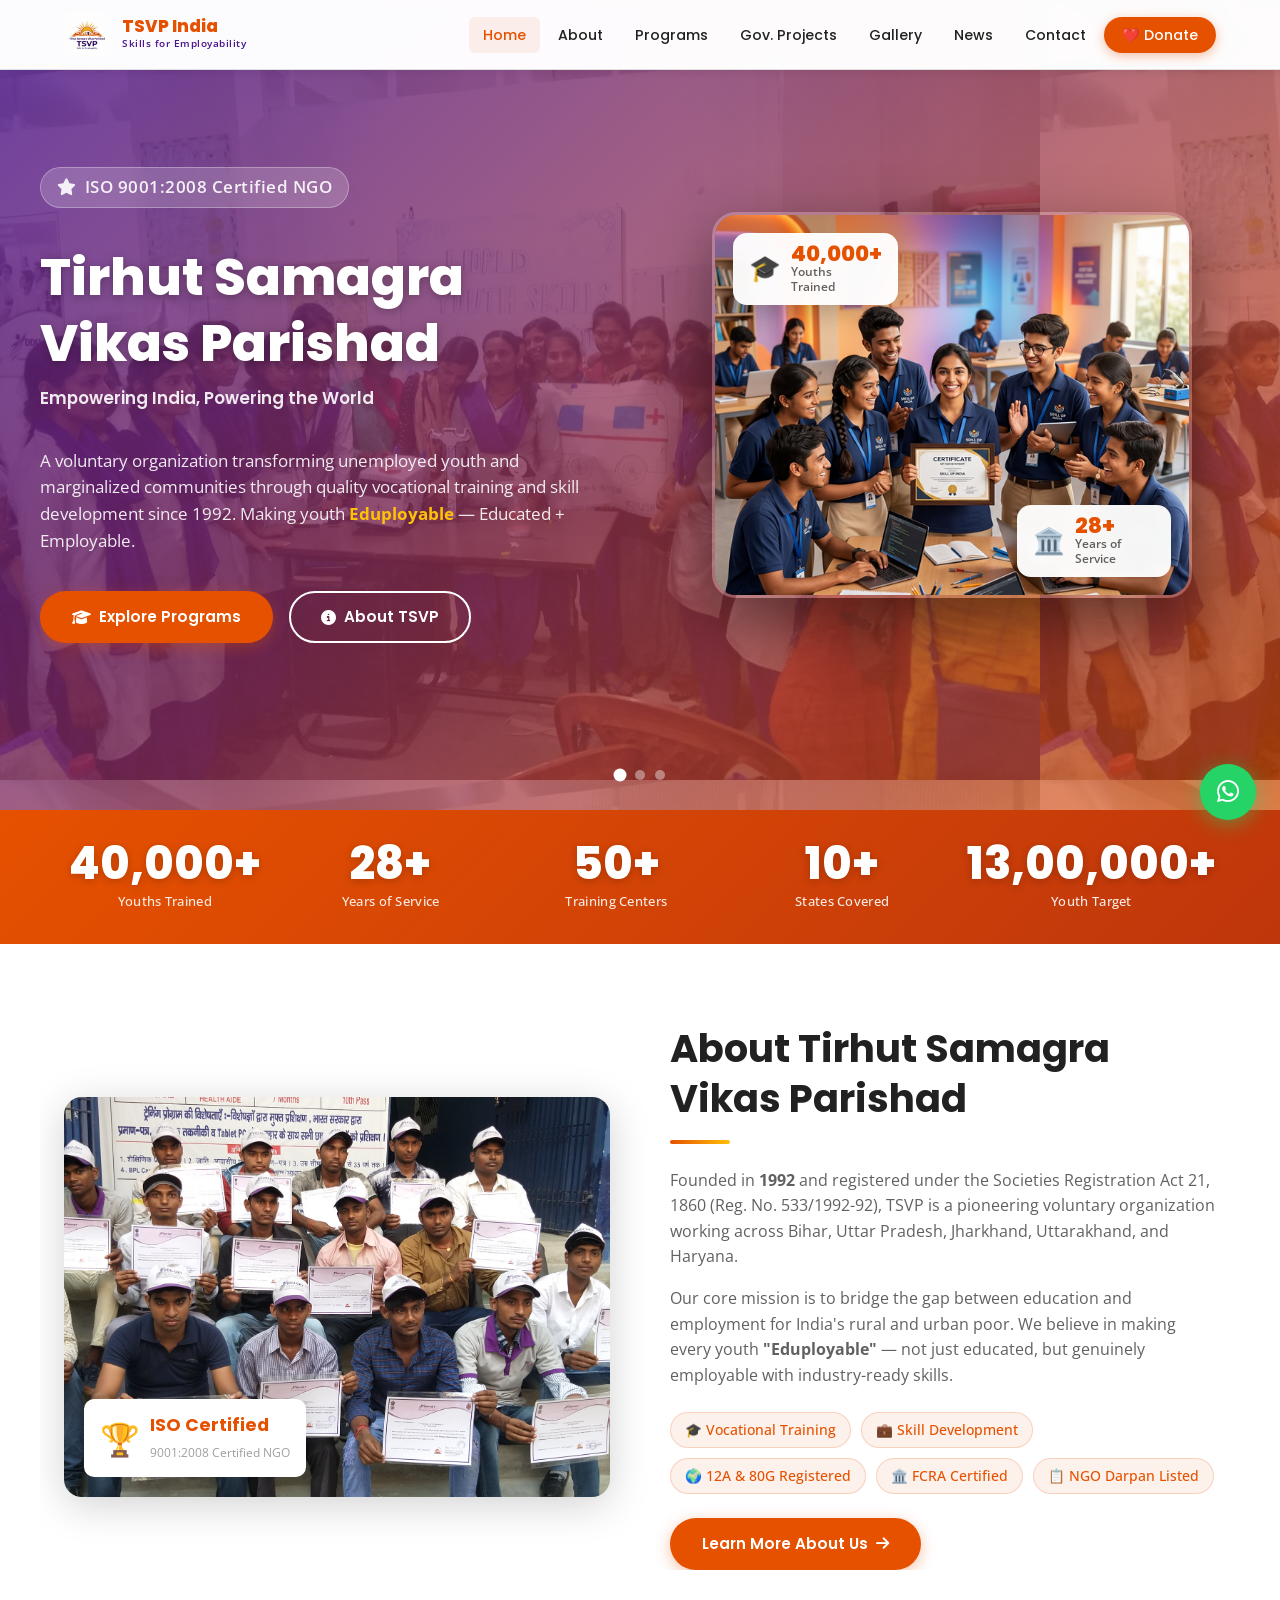
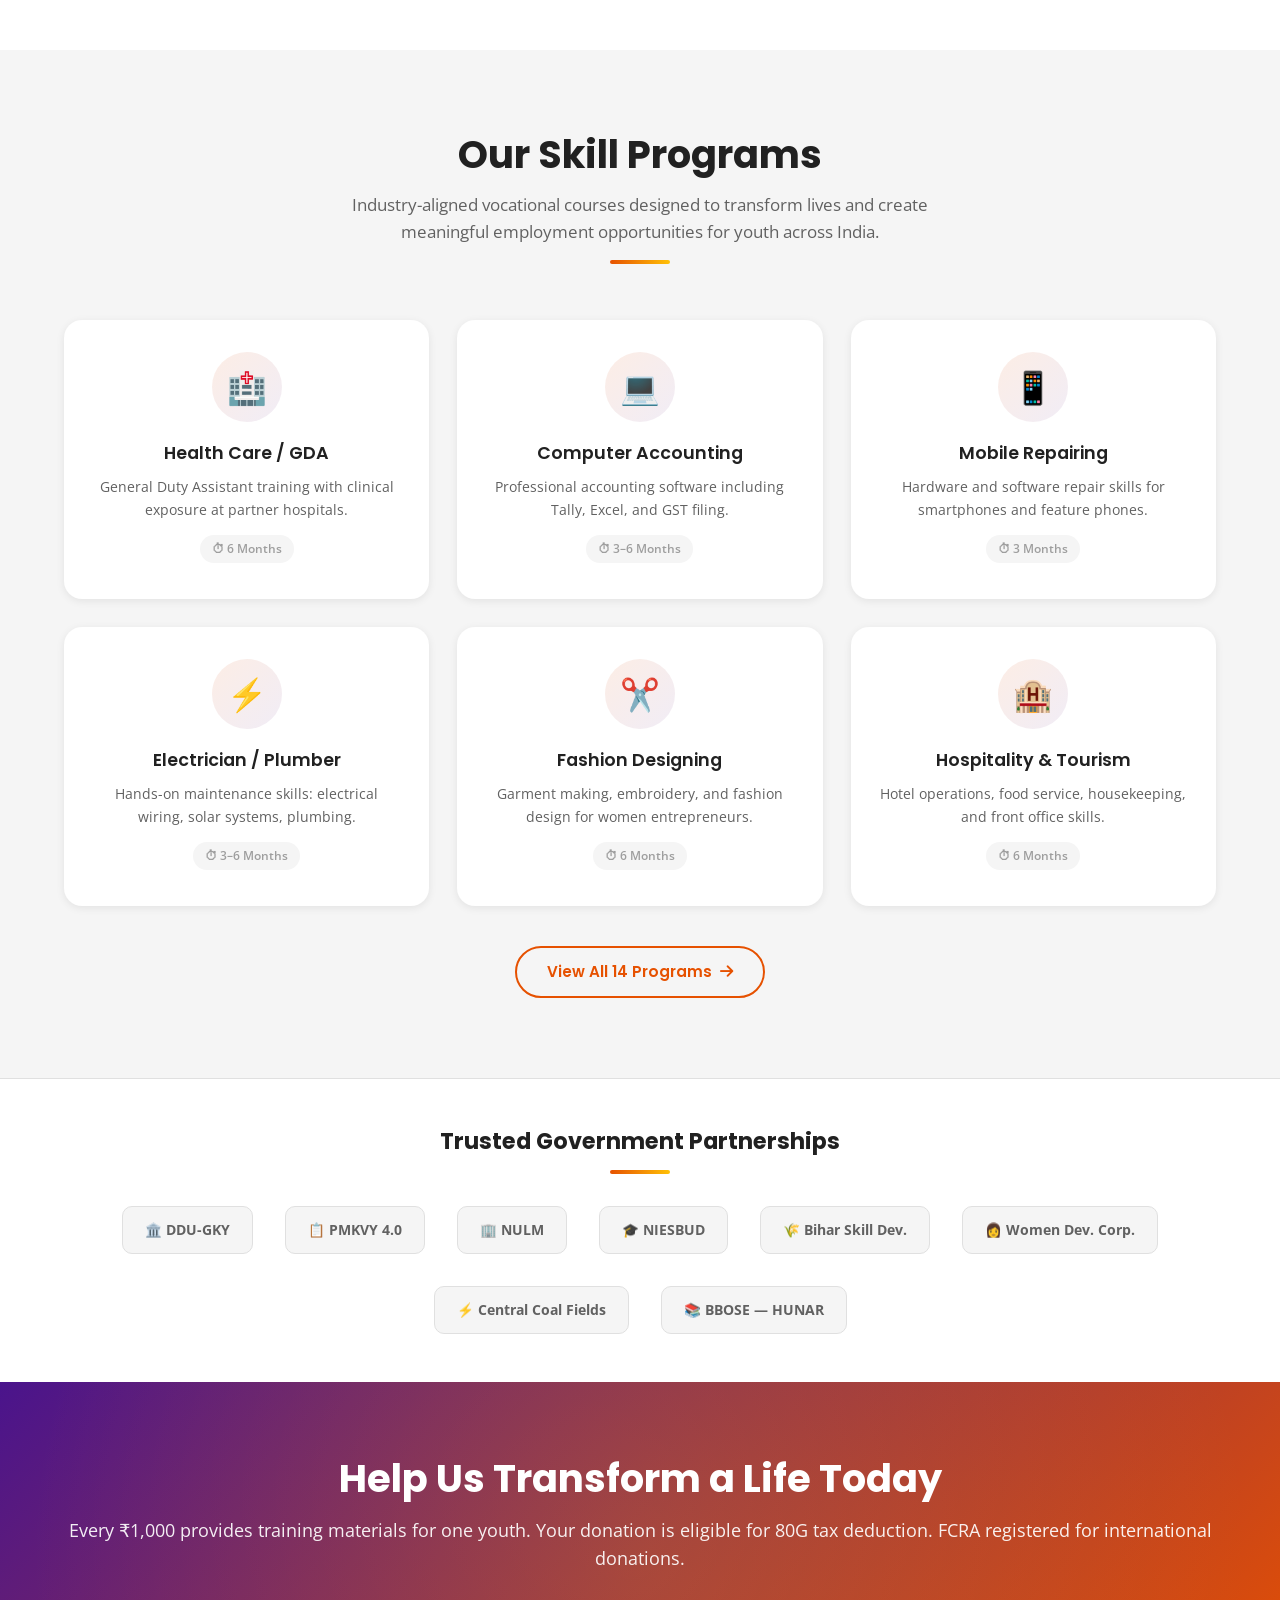
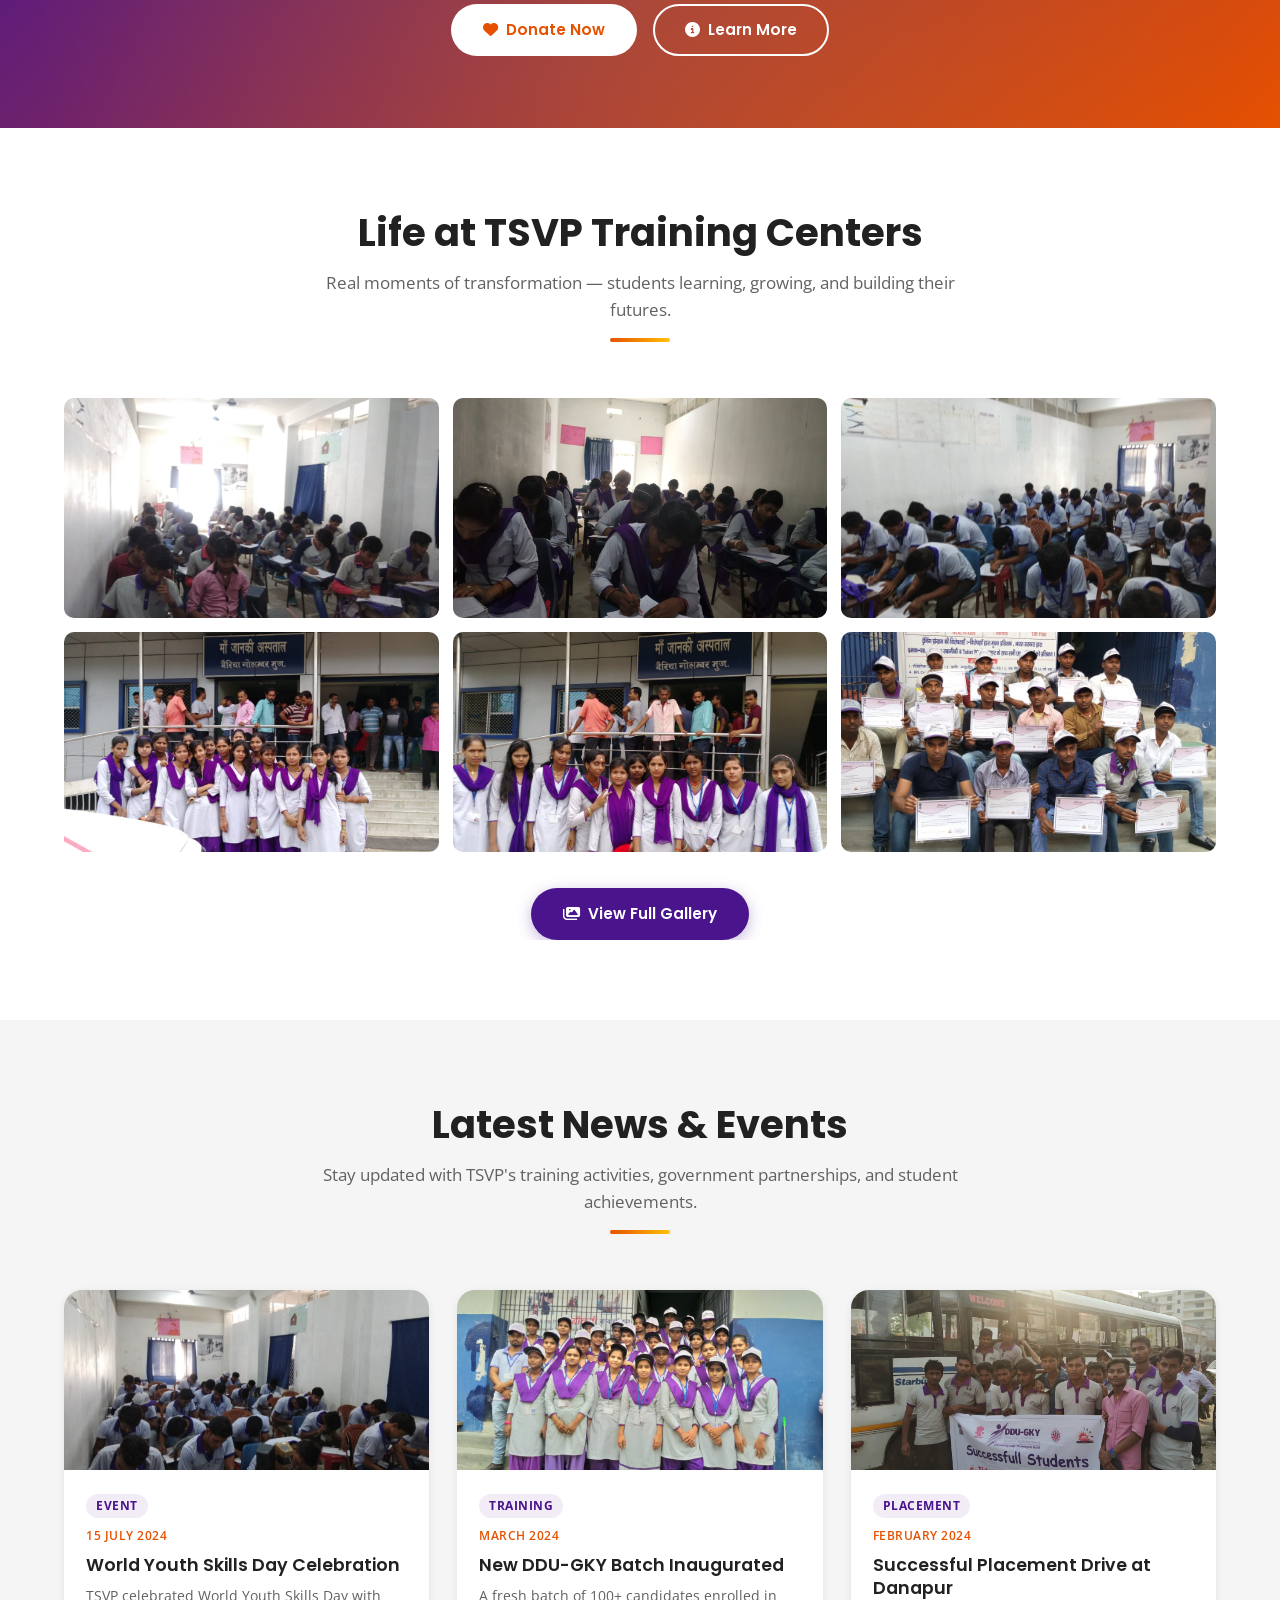
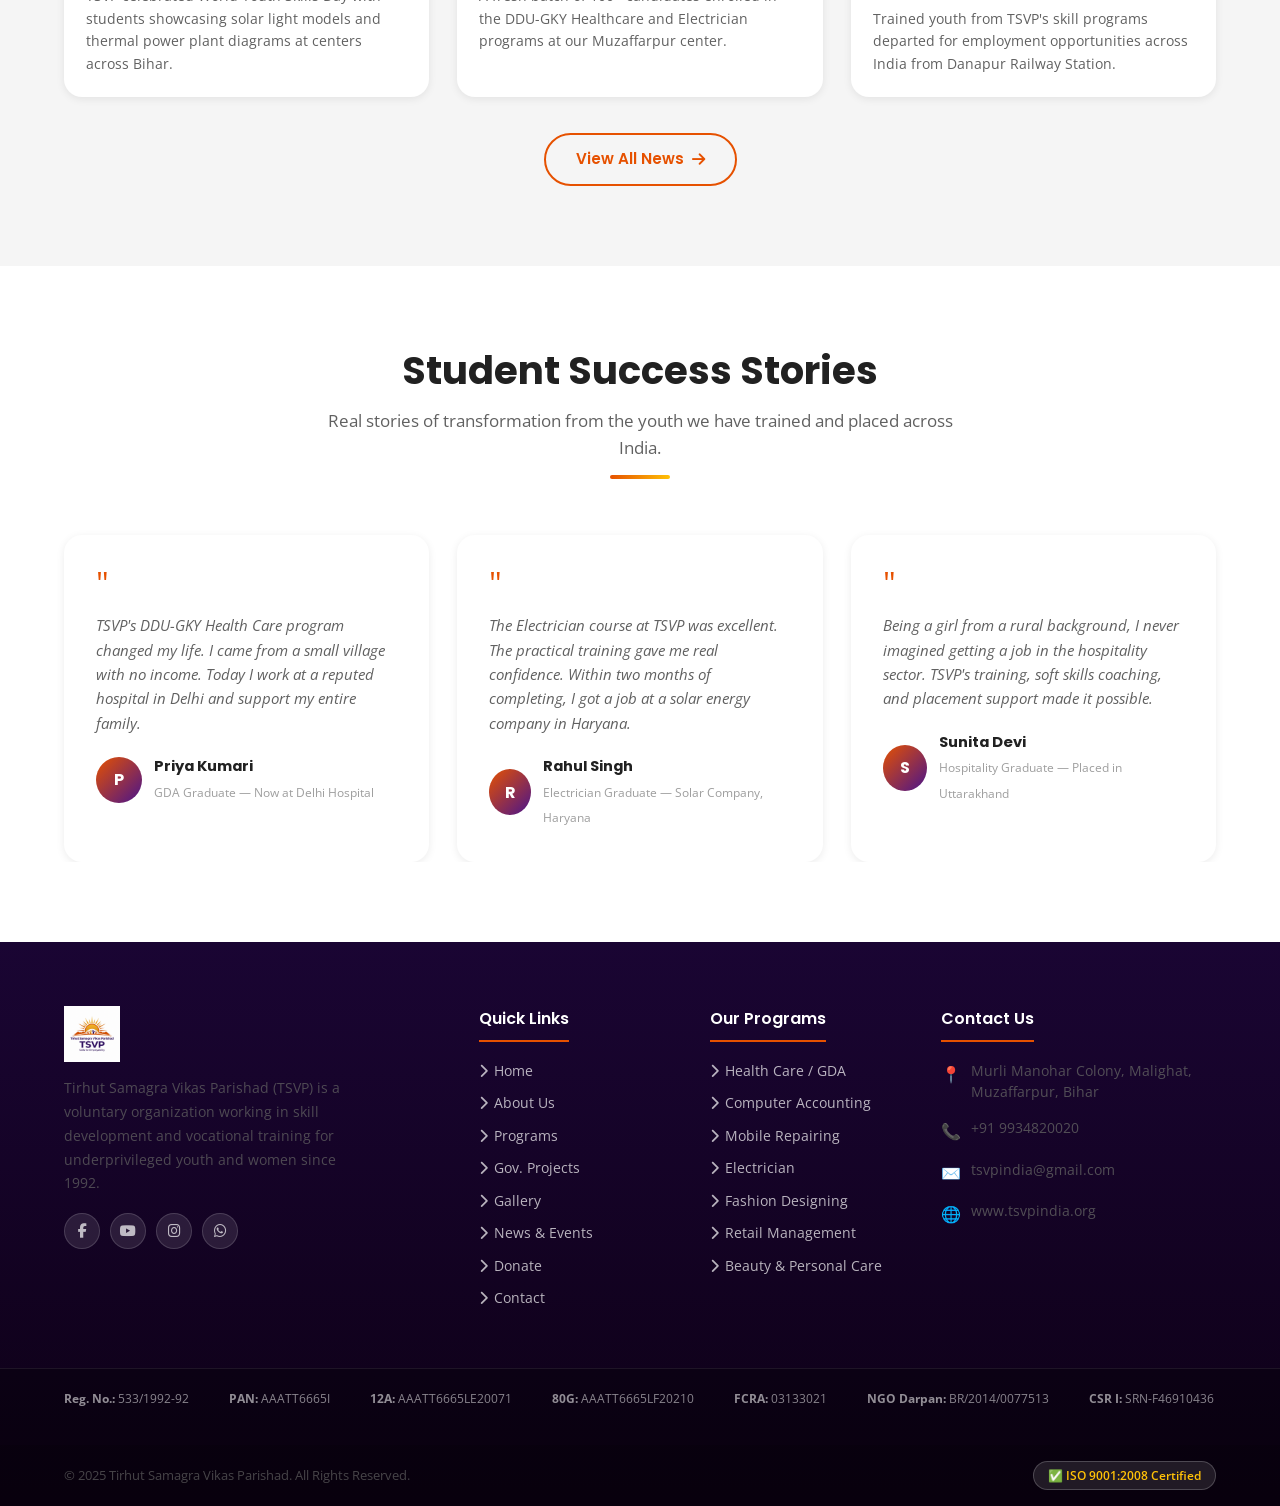
==== index.html @ 784c634b "Modernize TSVP India: WhatsApp integration & Responsive UI fixes" ====
<!DOCTYPE html>
<html lang="en">

<head>
  <meta charset="UTF-8" />
  <meta name="viewport" content="width=device-width, initial-scale=1.0" />
  <title>TSVP India — Tirhut Samagra Vikas Parishad | Skills for Employability</title>
  <meta name="description"
    content="Tirhut Samagra Vikas Parishad (TSVP) is an ISO 9001:2008 certified NGO empowering youth through vocational training and skill development in Bihar and across India." />
  <meta name="keywords"
    content="TSVP, Tirhut Samagra Vikas Parishad, NGO, skill development, vocational training, Bihar, DDU-GKY, PMKVY" />
  <link rel="stylesheet" href="css/style.css?v=3" />
  <link rel="stylesheet" href="https://cdnjs.cloudflare.com/ajax/libs/font-awesome/6.5.0/css/all.min.css" />
  <style>
    .slide-1 {
      background: linear-gradient(135deg, #4A148C 0%, #880E4F 50%, #E65100 100%);
      background-image: url('images/Project%20building.jpeg'), linear-gradient(135deg, #4A148C, #E65100);
    }

    .slide-2 {
      background: linear-gradient(135deg, #E65100 0%, #4A148C 100%);
      background-image: url('images/Din%20Dayal%20Kaushal%20Yojna%20Students.jpeg'), linear-gradient(135deg, #E65100, #4A148C);
    }

    .slide-3 {
      background: linear-gradient(135deg, #BF360C 0%, #38006b 100%);
      background-image: url('images/Travelling%20image.jpeg'), linear-gradient(135deg, #BF360C, #38006b);
    }

    /* ---- Hero Two-Column Layout ---- */
    .hero-content {
      display: grid;
      grid-template-columns: 1fr 1fr;
      gap: 48px;
      align-items: center;
      padding: 80px 0;
      position: relative;
      z-index: 2;
    }

    .hero-text {
      flex: 1;
    }

    .hero-visual {
      /* right column */
      display: flex;
      justify-content: center;
      align-items: center;
    }

    .hero-img-card {
      position: relative;
      border-radius: 24px;
      overflow: hidden;
      box-shadow: 0 24px 64px rgba(0, 0, 0, 0.45);
      border: 3px solid rgba(255, 255, 255, 0.2);
      max-width: 480px;
      width: 100%;
    }

    .hero-img-card img {
      width: 100%;
      height: 380px;
      object-fit: cover;
      display: block;
    }

    /* floating badge cards on the image */
    .hero-badge-tl,
    .hero-badge-br {
      position: absolute;
      background: rgba(255, 255, 255, 0.96);
      border-radius: 14px;
      padding: 10px 16px;
      display: flex;
      align-items: center;
      gap: 10px;
      box-shadow: 0 8px 24px rgba(0, 0, 0, 0.2);
      backdrop-filter: blur(8px);
    }

    .hero-badge-tl {
      top: 18px;
      left: 18px;
    }

    .hero-badge-br {
      bottom: 18px;
      right: 18px;
    }

    .hero-badge-tl .badge-num,
    .hero-badge-br .badge-num {
      font-family: 'Poppins', sans-serif;
      font-size: 1.35rem;
      font-weight: 800;
      color: #E65100;
      line-height: 1;
    }

    .hero-badge-tl .badge-lbl,
    .hero-badge-br .badge-lbl {
      font-size: 0.72rem;
      color: #616161;
      font-weight: 600;
      line-height: 1.3;
      max-width: 80px;
    }

    .hero-badge-tl .badge-icon,
    .hero-badge-br .badge-icon {
      font-size: 1.6rem;
      flex-shrink: 0;
    }

    /* Responsive: stack on mobile */
    @media(max-width: 900px) {
      .hero-content {
        grid-template-columns: 1fr;
        gap: 32px;
        padding: 60px 0;
      }

      .hero-visual {
        display: none;
      }

      /* hide on small screens */
    }
  </style>
</head>

<body>

  <!-- ========== NAVBAR ========== -->
  <nav class="navbar" aria-label="Main Navigation">
    <div class="container">
      <a href="index.html" class="navbar-brand">
        <img src="images/logo.png" alt="TSVP India Logo" />
        <div class="navbar-brand-text">
          <span class="brand-name">TSVP India</span>
          <span class="brand-tagline">Skills for Employability</span>
        </div>
      </a>
      <ul class="navbar-nav" role="list">
        <li><a href="index.html">Home</a></li>
        <li><a href="about.html">About</a></li>
        <li><a href="programs.html">Programs</a></li>
        <li><a href="projects.html">Gov. Projects</a></li>
        <li><a href="gallery.html">Gallery</a></li>
        <li><a href="news.html">News</a></li>
        <li><a href="contact.html">Contact</a></li>
        <li><a href="donate.html" class="navbar-donate-btn">❤️ Donate</a></li>
      </ul>
      <button class="hamburger" aria-label="Toggle menu" aria-expanded="false">
        <span></span><span></span><span></span>
      </button>
    </div>
  </nav>

  <!-- Mobile Nav -->
  <nav class="mobile-nav" aria-label="Mobile Navigation">
    <a href="index.html">🏠 Home</a>
    <a href="about.html">📋 About</a>
    <a href="programs.html">📚 Programs</a>
    <a href="projects.html">🏛️ Gov. Projects</a>
    <a href="gallery.html">🖼️ Gallery</a>
    <a href="news.html">📰 News & Events</a>
    <a href="contact.html">📞 Contact</a>
    <a href="donate.html">❤️ Donate Now</a>
  </nav>

  <!-- ========== HERO ========== -->
  <section class="hero" aria-label="Hero Section">
    <div class="hero-slider">
      <div class="hero-slide slide-1 active"></div>
      <div class="hero-slide slide-2"></div>
      <div class="hero-slide slide-3"></div>
    </div>
    <div class="hero-overlay"></div>
    <div class="container hero-content">
      <!-- LEFT: Text -->
      <div class="hero-text">
        <p class="hero-eyebrow"><i class="fas fa-star"></i> ISO 9001:2008 Certified NGO</p>
        <h1>Tirhut Samagra<br />Vikas Parishad</h1>
        <p class="hero-tagline">Empowering India, Powering the World</p>
        <p>A voluntary organization transforming unemployed youth and marginalized communities through quality
          vocational training and skill development since 1992. Making youth <strong
            style="color:#FFC107">Eduployable</strong> — Educated + Employable.</p>
        <div class="hero-btns">
          <a href="programs.html" class="btn btn-primary"><i class="fas fa-graduation-cap"></i> Explore Programs</a>
          <a href="about.html" class="btn btn-outline-white"><i class="fas fa-info-circle"></i> About TSVP</a>
        </div>
      </div>
      <!-- RIGHT: Visual -->
      <div class="hero-visual">
        <div class="hero-img-card">
          <img src="images/hero-visual.png"
            alt="TSVP students in skill training — smiling youth learning vocational skills" />
          <!-- Top-left floating badge -->
          <div class="hero-badge-tl">
            <span class="badge-icon">🎓</span>
            <div>
              <div class="badge-num">40,000+</div>
              <div class="badge-lbl">Youths Trained</div>
            </div>
          </div>
          <!-- Bottom-right floating badge -->
          <div class="hero-badge-br">
            <span class="badge-icon">🏛️</span>
            <div>
              <div class="badge-num">28+</div>
              <div class="badge-lbl">Years of Service</div>
            </div>
          </div>
        </div>
      </div>
    </div>
    <div class="hero-indicators" role="tablist" aria-label="Slider controls">
      <span class="active" role="tab"></span>
      <span role="tab"></span>
      <span role="tab"></span>
    </div>
  </section>

  <!-- ========== STATS BAR ========== -->
  <section class="stats-bar" aria-label="Key Statistics">
    <div class="container">
      <div class="stats-grid">
        <div class="stat-item">
          <span class="stat-num" data-target="40000" data-suffix="+">40,000+</span>
          <div class="stat-label">Youths Trained</div>
        </div>
        <div class="stat-item">
          <span class="stat-num" data-target="28" data-suffix="+">28+</span>
          <div class="stat-label">Years of Service</div>
        </div>
        <div class="stat-item">
          <span class="stat-num" data-target="50" data-suffix="+">50+</span>
          <div class="stat-label">Training Centers</div>
        </div>
        <div class="stat-item">
          <span class="stat-num" data-target="10" data-suffix="+">10+</span>
          <div class="stat-label">States Covered</div>
        </div>
        <div class="stat-item">
          <span class="stat-num" data-target="1300000" data-suffix="+">1.3M+</span>
          <div class="stat-label">Youth Target</div>
        </div>
      </div>
    </div>
  </section>

  <!-- ========== ABOUT INTRO ========== -->
  <section class="section section-alt" aria-labelledby="about-heading">
    <div class="container">
      <div class="about-intro-grid">
        <div class="about-intro-img">
          <img src="images/Training%20program%20certificate%20distribution.jpeg" alt="TSVP students in training"
            onerror="this.style.background='linear-gradient(135deg,#4A148C,#E65100)';this.style.height='400px';this.alt='TSVP Training';" />
          <div class="about-intro-badge">
            <span class="badge-icon">🏆</span>
            <div class="badge-text">
              <strong>ISO Certified</strong>
              <span>9001:2008 Certified NGO</span>
            </div>
          </div>
        </div>
        <div class="about-intro-content">
          <div class="section-header" style="text-align:left; margin-bottom:24px;">
            <h2 id="about-heading">About Tirhut Samagra Vikas Parishad</h2>
            <div class="title-line" style="margin:14px 0 0;"></div>
          </div>
          <p>Founded in <strong>1992</strong> and registered under the Societies Registration Act 21, 1860 (Reg. No.
            533/1992-92), TSVP is a pioneering voluntary organization working across Bihar, Uttar Pradesh, Jharkhand,
            Uttarakhand, and Haryana.</p>
          <p>Our core mission is to bridge the gap between education and employment for India's rural and urban poor. We
            believe in making every youth <strong>"Eduployable"</strong> — not just educated, but genuinely employable
            with industry-ready skills.</p>
          <div class="about-intro-highlights">
            <span class="highlight-tag">🎓 Vocational Training</span>
            <span class="highlight-tag">💼 Skill Development</span>
            <span class="highlight-tag">🌍 12A &amp; 80G Registered</span>
            <span class="highlight-tag">🏛️ FCRA Certified</span>
            <span class="highlight-tag">📋 NGO Darpan Listed</span>
          </div>
          <a href="about.html" class="btn btn-primary">Learn More About Us <i class="fas fa-arrow-right"></i></a>
        </div>
      </div>
    </div>
  </section>

  <!-- ========== FEATURED PROGRAMS ========== -->
  <section class="section" aria-labelledby="programs-heading">
    <div class="container">
      <div class="section-header">
        <h2 id="programs-heading">Our Skill Programs</h2>
        <p>Industry-aligned vocational courses designed to transform lives and create meaningful employment
          opportunities for youth across India.</p>
        <div class="title-line"></div>
      </div>
      <div class="programs-grid">
        <div class="program-card card">
          <div class="card-icon">🏥</div>
          <h4>Health Care / GDA</h4>
          <p>General Duty Assistant training with clinical exposure at partner hospitals.</p>
          <span class="duration-tag">⏱ 6 Months</span>
        </div>
        <div class="program-card card">
          <div class="card-icon">💻</div>
          <h4>Computer Accounting</h4>
          <p>Professional accounting software including Tally, Excel, and GST filing.</p>
          <span class="duration-tag">⏱ 3–6 Months</span>
        </div>
        <div class="program-card card">
          <div class="card-icon">📱</div>
          <h4>Mobile Repairing</h4>
          <p>Hardware and software repair skills for smartphones and feature phones.</p>
          <span class="duration-tag">⏱ 3 Months</span>
        </div>
        <div class="program-card card">
          <div class="card-icon">⚡</div>
          <h4>Electrician / Plumber</h4>
          <p>Hands-on maintenance skills: electrical wiring, solar systems, plumbing.</p>
          <span class="duration-tag">⏱ 3–6 Months</span>
        </div>
        <div class="program-card card">
          <div class="card-icon">✂️</div>
          <h4>Fashion Designing</h4>
          <p>Garment making, embroidery, and fashion design for women entrepreneurs.</p>
          <span class="duration-tag">⏱ 6 Months</span>
        </div>
        <div class="program-card card">
          <div class="card-icon">🏨</div>
          <h4>Hospitality &amp; Tourism</h4>
          <p>Hotel operations, food service, housekeeping, and front office skills.</p>
          <span class="duration-tag">⏱ 6 Months</span>
        </div>
      </div>
      <div style="text-align:center; margin-top:40px;">
        <a href="programs.html" class="btn btn-outline">View All 14 Programs <i class="fas fa-arrow-right"></i></a>
      </div>
    </div>
  </section>

  <!-- ========== GOVERNMENT PARTNERS ========== -->
  <section class="partners-section" aria-labelledby="partners-heading">
    <div class="container">
      <div class="section-header" style="margin-bottom:32px;">
        <h2 id="partners-heading" style="font-size:1.4rem;">Trusted Government Partnerships</h2>
        <div class="title-line"></div>
      </div>
      <div class="partners-strip">
        <div class="partner-logo">🏛️ DDU-GKY</div>
        <div class="partner-logo">📋 PMKVY 4.0</div>
        <div class="partner-logo">🏢 NULM</div>
        <div class="partner-logo">🎓 NIESBUD</div>
        <div class="partner-logo">🌾 Bihar Skill Dev.</div>
        <div class="partner-logo">👩 Women Dev. Corp.</div>
        <div class="partner-logo">⚡ Central Coal Fields</div>
        <div class="partner-logo">📚 BBOSE — HUNAR</div>
      </div>
    </div>
  </section>

  <!-- ========== DONATION CTA ========== -->
  <section class="donate-banner" aria-labelledby="donate-heading">
    <div class="container" style="position:relative;z-index:1;">
      <h2 id="donate-heading">Help Us Transform a Life Today</h2>
      <p>Every ₹1,000 provides training materials for one youth. Your donation is eligible for 80G tax deduction. FCRA
        registered for international donations.</p>
      <div class="btn-group">
        <a href="donate.html" class="btn btn-white"><i class="fas fa-heart"></i> Donate Now</a>
        <a href="donate.html" class="btn btn-outline-white"><i class="fas fa-info-circle"></i> Learn More</a>
      </div>
    </div>
  </section>

  <!-- ========== GALLERY PREVIEW ========== -->
  <section class="section section-alt" aria-labelledby="gallery-heading">
    <div class="container">
      <div class="section-header">
        <h2 id="gallery-heading">Life at TSVP Training Centers</h2>
        <p>Real moments of transformation — students learning, growing, and building their futures.</p>
        <div class="title-line"></div>
      </div>
      <div class="gallery-grid">
        <div class="gallery-item" data-src="images/Class%20Study.jpeg" data-caption="Soft Skills Training Session">
          <img src="images/Class%20Study.jpeg" alt="Training session"
            onerror="this.src='';this.parentElement.style.background='linear-gradient(135deg,#4A148C,#E65100)';" />
          <div class="gallery-overlay"><span>Soft Skills Training</span></div>
        </div>
        <div class="gallery-item" data-src="images/Class%20study%201.jpeg" data-caption="Female Students — Soft Skills">
          <img src="images/Class%20study%201.jpeg" alt="Female students training"
            onerror="this.src='';this.parentElement.style.background='linear-gradient(135deg,#E65100,#7B1FA2)';" />
          <div class="gallery-overlay"><span>Team Building Activity</span></div>
        </div>
        <div class="gallery-item" data-src="images/Class%20study%202.jpeg" data-caption="Team Building Activity">
          <img src="images/Class%20study%202.jpeg" alt="Team building"
            onerror="this.src='';this.parentElement.style.background='linear-gradient(135deg,#7B1FA2,#BF360C)';" />
          <div class="gallery-overlay"><span>Students in Action</span></div>
        </div>
        <div class="gallery-item" data-src="images/Maa%20Janki%20Hospital%20Image%201.jpeg"
          data-caption="Hospital Field Visit — Maa Janaki Hospital">
          <img src="images/Maa%20Janki%20Hospital%20Image%201.jpeg" alt="Field visit"
            onerror="this.src='';this.parentElement.style.background='linear-gradient(135deg,#BF360C,#4A148C)';" />
          <div class="gallery-overlay"><span>Hospital Field Visit</span></div>
        </div>
        <div class="gallery-item" data-src="images/Maa%20Janki%20hospital%20Image%202.jpeg"
          data-caption="At Maa Janaki Hospital, Muzaffarpur">
          <img src="images/Maa%20Janki%20hospital%20Image%202.jpeg" alt="Maa Janaki Hospital"
            onerror="this.src='';this.parentElement.style.background='linear-gradient(135deg,#38006b,#E65100)';" />
          <div class="gallery-overlay"><span>Clinical Exposure</span></div>
        </div>
        <div class="gallery-item" data-src="images/Training%20program%20certificate%20distribution.jpeg"
          data-caption="Certificate Distribution Ceremony">
          <img src="images/Training%20program%20certificate%20distribution.jpeg" alt="Graduation"
            onerror="this.src='';this.parentElement.style.background='linear-gradient(135deg,#E65100,#38006b)';" />
          <div class="gallery-overlay"><span>Certificate Ceremony</span></div>
        </div>
      </div>
      <div style="text-align:center; margin-top:36px;">
        <a href="gallery.html" class="btn btn-secondary"><i class="fas fa-images"></i> View Full Gallery</a>
      </div>
    </div>
  </section>

  <!-- ========== NEWS & EVENTS ========== -->
  <section class="section" aria-labelledby="news-heading">
    <div class="container">
      <div class="section-header">
        <h2 id="news-heading">Latest News &amp; Events</h2>
        <p>Stay updated with TSVP's training activities, government partnerships, and student achievements.</p>
        <div class="title-line"></div>
      </div>
      <div class="news-grid">
        <div class="news-card">
          <div class="news-card-img">
            <img src="images/class%20study%203.jpeg" alt="World Youth Skills Day"
              onerror="this.src='';this.parentElement.style.background='linear-gradient(135deg,#E65100,#4A148C)';this.parentElement.style.height='180px';" />
          </div>
          <div class="news-card-body">
            <span class="news-tag">Event</span>
            <div class="news-date">15 July 2024</div>
            <h4>World Youth Skills Day Celebration</h4>
            <p>TSVP celebrated World Youth Skills Day with students showcasing solar light models and thermal power
              plant diagrams at centers across Bihar.</p>
          </div>
        </div>
        <div class="news-card">
          <div class="news-card-img">
            <img src="images/20190918_132811.jpg.jpeg" alt="New batch inauguration"
              onerror="this.src='';this.parentElement.style.background='linear-gradient(135deg,#4A148C,#E65100)';this.parentElement.style.height='180px';" />
          </div>
          <div class="news-card-body">
            <span class="news-tag">Training</span>
            <div class="news-date">March 2024</div>
            <h4>New DDU-GKY Batch Inaugurated</h4>
            <p>A fresh batch of 100+ candidates enrolled in the DDU-GKY Healthcare and Electrician programs at our
              Muzaffarpur center.</p>
          </div>
        </div>
        <div class="news-card">
          <div class="news-card-img">
            <img src="images/Travelling%20for%20training.jpeg" alt="Placement drive"
              onerror="this.src='';this.parentElement.style.background='linear-gradient(135deg,#BF360C,#7B1FA2)';this.parentElement.style.height='180px';" />
          </div>
          <div class="news-card-body">
            <span class="news-tag">Placement</span>
            <div class="news-date">February 2024</div>
            <h4>Successful Placement Drive at Danapur</h4>
            <p>Trained youth from TSVP's skill programs departed for employment opportunities across India from Danapur
              Railway Station.</p>
          </div>
        </div>
      </div>
      <div style="text-align:center; margin-top:36px;">
        <a href="news.html" class="btn btn-outline">View All News <i class="fas fa-arrow-right"></i></a>
      </div>
    </div>
  </section>

  <!-- ========== TESTIMONIALS ========== -->
  <section class="section section-alt" aria-labelledby="testimonials-heading">
    <div class="container">
      <div class="section-header">
        <h2 id="testimonials-heading">Student Success Stories</h2>
        <p>Real stories of transformation from the youth we have trained and placed across India.</p>
        <div class="title-line"></div>
      </div>
      <div class="testimonials-grid">
        <div class="testimonial-card">
          <div class="testimonial-quote">"</div>
          <p>TSVP's DDU-GKY Health Care program changed my life. I came from a small village with no income. Today I
            work at a reputed hospital in Delhi and support my entire family.</p>
          <div class="testimonial-author">
            <div class="author-avatar">P</div>
            <div class="author-info">
              <strong>Priya Kumari</strong>
              <span>GDA Graduate — Now at Delhi Hospital</span>
            </div>
          </div>
        </div>
        <div class="testimonial-card">
          <div class="testimonial-quote">"</div>
          <p>The Electrician course at TSVP was excellent. The practical training gave me real confidence. Within two
            months of completing, I got a job at a solar energy company in Haryana.</p>
          <div class="testimonial-author">
            <div class="author-avatar">R</div>
            <div class="author-info">
              <strong>Rahul Singh</strong>
              <span>Electrician Graduate — Solar Company, Haryana</span>
            </div>
          </div>
        </div>
        <div class="testimonial-card">
          <div class="testimonial-quote">"</div>
          <p>Being a girl from a rural background, I never imagined getting a job in the hospitality sector. TSVP's
            training, soft skills coaching, and placement support made it possible.</p>
          <div class="testimonial-author">
            <div class="author-avatar">S</div>
            <div class="author-info">
              <strong>Sunita Devi</strong>
              <span>Hospitality Graduate — Placed in Uttarakhand</span>
            </div>
          </div>
        </div>
      </div>
    </div>
  </section>

  <!-- ========== FOOTER ========== -->
  <footer class="footer" role="contentinfo">
    <div class="container">
      <div class="footer-grid">
        <div class="footer-brand">
          <img src="images/logo.png" alt="TSVP India Logo" />
          <p>Tirhut Samagra Vikas Parishad (TSVP) is a voluntary organization working in skill development and
            vocational training for underprivileged youth and women since 1992.</p>
          <div class="footer-social">
            <a href="https://www.facebook.com/tirhutsamagravikasparishad" target="_blank" aria-label="Facebook"><i
                class="fab fa-facebook-f"></i></a>

            <a href="https://www.youtube.com/@tsvpindia" target="_blank" aria-label="YouTube"><i
                class="fab fa-youtube"></i></a>
            <a href="https://www.instagram.com/tsvpindia/" target="_blank" aria-label="Instagram"><i
                class="fab fa-instagram"></i></a>
            <a href="https://wa.me/919934820020" aria-label="WhatsApp"><i class="fab fa-whatsapp"></i></a>
          </div>
        </div>
        <div class="footer-col">
          <h5>Quick Links</h5>
          <ul>
            <li><a href="index.html"><i class="fas fa-chevron-right"></i> Home</a></li>
            <li><a href="about.html"><i class="fas fa-chevron-right"></i> About Us</a></li>
            <li><a href="programs.html"><i class="fas fa-chevron-right"></i> Programs</a></li>
            <li><a href="projects.html"><i class="fas fa-chevron-right"></i> Gov. Projects</a></li>
            <li><a href="gallery.html"><i class="fas fa-chevron-right"></i> Gallery</a></li>
            <li><a href="news.html"><i class="fas fa-chevron-right"></i> News &amp; Events</a></li>
            <li><a href="donate.html"><i class="fas fa-chevron-right"></i> Donate</a></li>
            <li><a href="contact.html"><i class="fas fa-chevron-right"></i> Contact</a></li>
          </ul>
        </div>
        <div class="footer-col">
          <h5>Our Programs</h5>
          <ul>
            <li><a href="programs.html"><i class="fas fa-chevron-right"></i> Health Care / GDA</a></li>
            <li><a href="programs.html"><i class="fas fa-chevron-right"></i> Computer Accounting</a></li>
            <li><a href="programs.html"><i class="fas fa-chevron-right"></i> Mobile Repairing</a></li>
            <li><a href="programs.html"><i class="fas fa-chevron-right"></i> Electrician</a></li>
            <li><a href="programs.html"><i class="fas fa-chevron-right"></i> Fashion Designing</a></li>
            <li><a href="programs.html"><i class="fas fa-chevron-right"></i> Retail Management</a></li>
            <li><a href="programs.html"><i class="fas fa-chevron-right"></i> Beauty &amp; Personal Care</a></li>
          </ul>
        </div>
        <div class="footer-col">
          <h5>Contact Us</h5>
          <div class="footer-contact-item">
            <span class="icon">📍</span>
            <p>Murli Manohar Colony, Malighat, Muzaffarpur, Bihar</p>
          </div>
          <div class="footer-contact-item">
            <span class="icon">📞</span>
            <p><a href="tel:+919934820020" style="color:inherit;">+91 9934820020</a></p>
          </div>
          <div class="footer-contact-item">
            <span class="icon">✉️</span>
            <p><a href="mailto:tsvpindia@gmail.com" style="color:inherit;">tsvpindia@gmail.com</a></p>
          </div>
          <div class="footer-contact-item">
            <span class="icon">🌐</span>
            <p>www.tsvpindia.org</p>
          </div>
        </div>
      </div>
    </div>

    <div class="footer-reg">
      <div class="container">
        <div class="footer-reg-grid">
          <div class="footer-reg-item"><strong>Reg. No.:</strong> 533/1992-92</div>
          <div class="footer-reg-item"><strong>PAN:</strong> AAATT6665I</div>
          <div class="footer-reg-item"><strong>12A:</strong> AAATT6665LE20071</div>
          <div class="footer-reg-item"><strong>80G:</strong> AAATT6665LF20210</div>
          <div class="footer-reg-item"><strong>FCRA:</strong> 03133021</div>
          <div class="footer-reg-item"><strong>NGO Darpan:</strong> BR/2014/0077513</div>
          <div class="footer-reg-item"><strong>CSR I:</strong> SRN-F46910436</div>
        </div>
      </div>
    </div>

    <div class="footer-bottom">
      <div class="container"
        style="display:flex;justify-content:space-between;align-items:center;flex-wrap:wrap;gap:10px;">
        <p>© 2025 Tirhut Samagra Vikas Parishad. All Rights Reserved.</p>
        <span class="iso-badge">✅ ISO 9001:2008 Certified</span>
      </div>
    </div>
  </footer>

  <!-- Lightbox -->
  <div id="lightbox" class="lightbox" role="dialog" aria-label="Image Lightbox">
    <button class="lightbox-close" aria-label="Close lightbox">×</button>
    <img class="lightbox-img" src="" alt="Gallery image" />
    <div class="lightbox-caption"></div>
  </div>

  <!-- WhatsApp Floating Button -->
  <a href="https://wa.me/919934820020" class="whatsapp-btn" target="_blank" rel="noopener"
    aria-label="Chat on WhatsApp">
    <i class="fab fa-whatsapp"></i>
  </a>

  <!-- Back to Top -->
  <button class="back-top-btn" aria-label="Back to top" title="Back to top">
    <i class="fas fa-chevron-up"></i>
  </button>

  <script src="js/main.js"></script>
</body>

</html>
---- css/style.css ----
/* ============================================
   TSVP India — Shared Design System
   Tirhut Samagra Vikas Parishad
   ============================================ */

@import url('https://fonts.googleapis.com/css2?family=Poppins:wght@300;400;500;600;700;800&family=Open+Sans:wght@300;400;500;600&display=swap');

/* ---- CSS Variables ---- */
:root {
  --primary: #E65100;
  --primary-light: #FF8A50;
  --primary-dark: #BF360C;
  --secondary: #4A148C;
  --secondary-light: #7B1FA2;
  --secondary-dark: #38006b;
  --accent: #FFC107;
  --white: #FFFFFF;
  --bg: #F5F5F5;
  --bg-dark: #EEEEEE;
  --text: #212121;
  --text-light: #616161;
  --text-muted: #9E9E9E;
  --border: #E0E0E0;
  --success: #2E7D32;
  --shadow-sm: 0 2px 8px rgba(0, 0, 0, 0.08);
  --shadow: 0 4px 20px rgba(0, 0, 0, 0.12);
  --shadow-lg: 0 8px 40px rgba(0, 0, 0, 0.18);
  --radius: 10px;
  --radius-lg: 18px;
  --nav-height: 70px;
  --transition: all 0.3s ease;
}

/* ---- Reset & Base ---- */
*,
*::before,
*::after {
  box-sizing: border-box;
  margin: 0;
  padding: 0;
}

html {
  scroll-behavior: smooth;
  font-size: 16px;
}

body {
  font-family: 'Open Sans', sans-serif;
  color: var(--text);
  background: var(--bg);
  line-height: 1.6;
  overflow-x: hidden;
  width: 100%;
  position: relative;
}

img {
  max-width: 100%;
  display: block;
}

a {
  text-decoration: none;
  color: inherit;
}

ul {
  list-style: none;
}

button {
  cursor: pointer;
  border: none;
  outline: none;
}

/* ---- Typography ---- */
h1,
h2,
h3,
h4,
h5,
h6 {
  font-family: 'Poppins', sans-serif;
  line-height: 1.3;
  color: var(--text);
}

h1 {
  font-size: clamp(2rem, 5vw, 3.2rem);
  font-weight: 800;
}

@media (max-width: 768px) {
  h1 {
    font-size: 2.2rem;
  }

  h2 {
    font-size: 1.8rem;
  }

  h3 {
    font-size: 1.4rem;
  }
}

@media (max-width: 480px) {
  h1 {
    font-size: 1.8rem;
  }

  h2 {
    font-size: 1.5rem;
  }

  h3 {
    font-size: 1.25rem;
  }
}

h2 {
  font-size: clamp(1.6rem, 3.5vw, 2.4rem);
  font-weight: 700;
}

h3 {
  font-size: clamp(1.2rem, 2.5vw, 1.6rem);
  font-weight: 600;
}

h4 {
  font-size: 1.1rem;
  font-weight: 600;
}

p {
  font-size: 1rem;
  color: var(--text-light);
}

/* ---- Section Layout ---- */
.section {
  padding: 80px 0;
}

.section-alt {
  background: var(--white);
}

.container {
  width: 100%;
  max-width: 1200px;
  margin: 0 auto;
  padding: 0 24px;
  position: relative;
  overflow: hidden;
}

.section-header {
  text-align: center;
  margin-bottom: 56px;
}

.section-header h2 {
  margin-bottom: 12px;
}

.section-header p {
  max-width: 640px;
  margin: 0 auto;
  font-size: 1.05rem;
}

/* ---- Section Title Decorator ---- */
.title-line {
  width: 60px;
  height: 4px;
  background: linear-gradient(90deg, var(--primary), var(--accent));
  border-radius: 2px;
  margin: 14px auto 0;
}

/* ---- Buttons ---- */
.btn {
  display: inline-flex;
  align-items: center;
  gap: 8px;
  padding: 12px 30px;
  border-radius: 50px;
  font-family: 'Poppins', sans-serif;
  font-size: 0.95rem;
  font-weight: 600;
  transition: var(--transition);
  cursor: pointer;
  border: 2px solid transparent;
}

.btn-primary {
  background: var(--primary);
  color: var(--white);
  box-shadow: 0 4px 15px rgba(230, 81, 0, 0.35);
}

.btn-primary:hover {
  background: var(--primary-dark);
  transform: translateY(-2px);
  box-shadow: 0 6px 20px rgba(230, 81, 0, 0.4);
}

.btn-secondary {
  background: var(--secondary);
  color: var(--white);
  box-shadow: 0 4px 15px rgba(74, 20, 140, 0.3);
}

.btn-secondary:hover {
  background: var(--secondary-dark);
  transform: translateY(-2px);
}

.btn-outline {
  background: transparent;
  color: var(--primary);
  border-color: var(--primary);
}

.btn-outline:hover {
  background: var(--primary);
  color: var(--white);
}

.btn-outline-white {
  background: transparent;
  color: var(--white);
  border-color: var(--white);
}

.btn-outline-white:hover {
  background: var(--white);
  color: var(--primary);
}

.btn-white {
  background: var(--white);
  color: var(--primary);
}

.btn-white:hover {
  background: var(--bg);
  transform: translateY(-2px);
}

/* ---- Cards ---- */
.card {
  background: var(--white);
  border-radius: var(--radius-lg);
  box-shadow: var(--shadow-sm);
  transition: var(--transition);
  overflow: hidden;
}

.card:hover {
  transform: translateY(-6px);
  box-shadow: var(--shadow-lg);
}

/* ============================================
   NAVBAR
   ============================================ */
.navbar {
  position: fixed;
  top: 0;
  left: 0;
  right: 0;
  z-index: 1000;
  height: var(--nav-height);
  background: rgba(255, 255, 255, 0.98);
  backdrop-filter: blur(10px);
  border-bottom: 1px solid var(--border);
  box-shadow: var(--shadow-sm);
  transition: var(--transition);
}

.navbar.scrolled {
  box-shadow: var(--shadow);
}

.navbar .container {
  display: flex;
  align-items: center;
  justify-content: space-between;
  height: 100%;
}

.navbar-brand {
  display: flex;
  align-items: center;
  gap: 12px;
}

.navbar-brand img {
  height: 46px;
  width: auto;
}

.navbar-brand-text {
  display: flex;
  flex-direction: column;
}

.navbar-brand-text .brand-name {
  font-family: 'Poppins', sans-serif;
  font-weight: 800;
  font-size: 1.05rem;
  color: var(--primary);
  line-height: 1.1;
}

.navbar-brand-text .brand-tagline {
  font-size: 0.65rem;
  color: var(--secondary);
  font-weight: 600;
  letter-spacing: 0.5px;
}

.navbar-nav {
  display: flex;
  align-items: center;
  gap: 4px;
}

.navbar-nav a {
  padding: 8px 14px;
  border-radius: 6px;
  font-family: 'Poppins', sans-serif;
  font-size: 0.88rem;
  font-weight: 500;
  color: var(--text);
  transition: var(--transition);
  white-space: nowrap;
}

.navbar-nav a:hover,
.navbar-nav a.active {
  color: var(--primary);
  background: rgba(230, 81, 0, 0.08);
}

.navbar-donate-btn {
  background: var(--primary) !important;
  color: var(--white) !important;
  border-radius: 50px !important;
  padding: 8px 18px !important;
  box-shadow: 0 3px 12px rgba(230, 81, 0, 0.35);
}

.navbar-donate-btn:hover {
  background: var(--primary-dark) !important;
  transform: translateY(-1px);
}

.hamburger {
  display: none;
  flex-direction: column;
  gap: 5px;
  background: none;
  border: none;
  cursor: pointer;
  padding: 4px;
}

.hamburger span {
  display: block;
  width: 26px;
  height: 2.5px;
  background: var(--text);
  border-radius: 3px;
  transition: var(--transition);
}

.hamburger.open span:nth-child(1) {
  transform: translateY(7.5px) rotate(45deg);
}

.hamburger.open span:nth-child(2) {
  opacity: 0;
}

.hamburger.open span:nth-child(3) {
  transform: translateY(-7.5px) rotate(-45deg);
}

/* Mobile nav */
.mobile-nav {
  display: none;
  position: fixed;
  top: var(--nav-height);
  left: 0;
  right: 0;
  background: var(--white);
  border-bottom: 3px solid var(--primary);
  box-shadow: var(--shadow-lg);
  z-index: 999;
  padding: 16px 0;
  animation: slideDown 0.25s ease;
}

@keyframes slideDown {
  from {
    transform: translateY(-8px);
    opacity: 0;
  }

  to {
    transform: translateY(0);
    opacity: 1;
  }
}

.mobile-nav.open {
  display: block;
}

.mobile-nav a {
  display: block;
  padding: 12px 24px;
  font-family: 'Poppins', sans-serif;
  font-size: 0.95rem;
  font-weight: 500;
  color: var(--text);
  border-bottom: 1px solid var(--bg-dark);
  transition: var(--transition);
}

.mobile-nav a:hover,
.mobile-nav a.active {
  color: var(--primary);
  background: var(--bg);
}

/* Offset for fixed nav */
.page-offset {
  padding-top: var(--nav-height);
}

/* ============================================
   HERO
   ============================================ */
.hero {
  position: relative;
  min-height: 90vh;
  display: flex;
  align-items: center;
  overflow: hidden;
  background: linear-gradient(135deg, var(--secondary-dark) 0%, var(--secondary) 40%, var(--primary-dark) 100%);
}

.hero-slider {
  position: absolute;
  inset: 0;
  z-index: 0;
}

.hero-slide {
  position: absolute;
  inset: 0;
  background-size: cover;
  background-position: center;
  opacity: 0;
  transition: opacity 1.2s ease;
}

.hero-slide.active {
  opacity: 1;
}

.hero-overlay {
  position: absolute;
  inset: 0;
  background: linear-gradient(135deg, rgba(74, 20, 140, 0.82) 0%, rgba(230, 81, 0, 0.65) 100%);
  z-index: 1;
}

.hero-content {
  position: relative;
  z-index: 2;
  padding: 60px 0;
}

.hero-eyebrow {
  display: inline-flex;
  align-items: center;
  gap: 8px;
  background: rgba(255, 255, 255, 0.18);
  border: 1px solid rgba(255, 255, 255, 0.3);
  backdrop-filter: blur(8px);
  color: var(--white);
  font-size: 0.85rem;
  font-weight: 600;
  padding: 6px 16px;
  border-radius: 50px;
  margin-bottom: 20px;
  letter-spacing: 0.5px;
}

.hero-content h1 {
  color: var(--white);
  margin-bottom: 8px;
  text-shadow: 0 2px 10px rgba(0, 0, 0, 0.3);
}

.hero-tagline {
  font-size: clamp(1.1rem, 2.5vw, 1.5rem);
  color: var(--accent);
  font-family: 'Poppins', sans-serif;
  font-weight: 600;
  margin-bottom: 16px;
}

.hero-content p {
  color: rgba(255, 255, 255, 0.9);
  font-size: 1.05rem;
  max-width: 580px;
  margin-bottom: 36px;
}

.hero-btns {
  display: flex;
  gap: 16px;
  flex-wrap: wrap;
}

.hero-indicators {
  position: absolute;
  bottom: 30px;
  left: 50%;
  transform: translateX(-50%);
  display: flex;
  gap: 10px;
  z-index: 3;
}

.hero-indicators span {
  width: 10px;
  height: 10px;
  border-radius: 50%;
  background: rgba(255, 255, 255, 0.4);
  cursor: pointer;
  transition: var(--transition);
}

.hero-indicators span.active {
  background: var(--white);
  transform: scale(1.3);
}

/* ============================================
   STATS BAR
   ============================================ */
.stats-bar {
  background: linear-gradient(135deg, var(--primary) 0%, var(--primary-dark) 100%);
  padding: 32px 0;
}

.stats-grid {
  display: grid;
  grid-template-columns: repeat(5, 1fr);
  gap: 24px;
  text-align: center;
}

.stat-item {
  color: var(--white);
}

.stat-num {
  font-family: 'Poppins', sans-serif;
  font-size: clamp(1.8rem, 4vw, 2.8rem);
  font-weight: 800;
  display: block;
  line-height: 1;
  text-shadow: 0 2px 8px rgba(0, 0, 0, 0.2);
}

.stat-label {
  font-size: 0.82rem;
  opacity: 0.9;
  margin-top: 4px;
  font-weight: 500;
  letter-spacing: 0.3px;
}

/* ============================================
   ABOUT INTRO
   ============================================ */
.about-intro-grid {
  display: grid;
  grid-template-columns: 1fr 1fr;
  gap: 60px;
  align-items: center;
}

.about-intro-img {
  border-radius: var(--radius-lg);
  overflow: hidden;
  box-shadow: var(--shadow-lg);
  position: relative;
}

.about-intro-img img {
  width: 100%;
  height: 400px;
  object-fit: cover;
}

.about-intro-badge {
  position: absolute;
  bottom: 20px;
  left: 20px;
  background: var(--white);
  border-radius: var(--radius);
  padding: 12px 16px;
  box-shadow: var(--shadow);
  display: flex;
  align-items: center;
  gap: 10px;
}

.about-intro-badge .badge-icon {
  font-size: 2rem;
}

.about-intro-badge .badge-text strong {
  display: block;
  font-family: 'Poppins', sans-serif;
  font-size: 1.1rem;
  color: var(--primary);
}

.about-intro-badge .badge-text span {
  font-size: 0.78rem;
  color: var(--text-muted);
}

.about-intro-content h2 {
  margin-bottom: 16px;
}

.about-intro-content p {
  margin-bottom: 16px;
}

.about-intro-highlights {
  display: flex;
  flex-wrap: wrap;
  gap: 10px;
  margin: 24px 0;
}

.highlight-tag {
  background: rgba(230, 81, 0, 0.08);
  color: var(--primary);
  border: 1px solid rgba(230, 81, 0, 0.2);
  padding: 6px 14px;
  border-radius: 50px;
  font-size: 0.85rem;
  font-weight: 500;
}

/* ============================================
   PROGRAMS CARDS
   ============================================ */
.programs-grid {
  display: grid;
  grid-template-columns: repeat(3, 1fr);
  gap: 28px;
}

.program-card {
  background: var(--white);
  border-radius: var(--radius-lg);
  padding: 32px 28px;
  box-shadow: var(--shadow-sm);
  transition: var(--transition);
  border-bottom: 4px solid transparent;
  text-align: center;
}

.program-card:hover {
  transform: translateY(-6px);
  box-shadow: var(--shadow-lg);
  border-bottom-color: var(--primary);
}

.program-card .card-icon {
  width: 70px;
  height: 70px;
  border-radius: 50%;
  background: linear-gradient(135deg, rgba(230, 81, 0, 0.1), rgba(74, 20, 140, 0.08));
  display: flex;
  align-items: center;
  justify-content: center;
  font-size: 2rem;
  margin: 0 auto 20px;
  transition: var(--transition);
}

.program-card:hover .card-icon {
  background: linear-gradient(135deg, var(--primary), var(--secondary));
}

.program-card h4 {
  margin-bottom: 10px;
}

.program-card p {
  font-size: 0.9rem;
}

.program-card .duration-tag {
  display: inline-block;
  margin-top: 14px;
  background: var(--bg);
  color: var(--text-muted);
  font-size: 0.78rem;
  font-weight: 600;
  padding: 4px 12px;
  border-radius: 50px;
}

/* ============================================
   PARTNERS STRIP
   ============================================ */
.partners-section {
  background: var(--white);
  padding: 48px 0;
  border-top: 1px solid var(--border);
}

.partners-strip {
  display: flex;
  flex-wrap: wrap;
  align-items: center;
  justify-content: center;
  gap: 32px;
}

.partner-logo {
  display: flex;
  align-items: center;
  gap: 8px;
  background: var(--bg);
  border-radius: var(--radius);
  padding: 12px 22px;
  font-weight: 700;
  font-size: 0.85rem;
  color: var(--text-light);
  border: 1px solid var(--border);
  transition: var(--transition);
}

.partner-logo:hover {
  background: var(--primary);
  color: var(--white);
  border-color: var(--primary);
  transform: scale(1.05);
}

/* ============================================
   GALLERY PREVIEW
   ============================================ */
.gallery-grid {
  display: grid;
  grid-template-columns: repeat(3, 1fr);
  grid-template-rows: repeat(2, 220px);
  gap: 14px;
}

.gallery-item {
  border-radius: var(--radius);
  overflow: hidden;
  position: relative;
  cursor: pointer;
}

.gallery-item img {
  width: 100%;
  height: 100%;
  object-fit: cover;
  transition: transform 0.4s ease;
}

.gallery-item:hover img {
  transform: scale(1.08);
}

.gallery-item .gallery-overlay {
  position: absolute;
  inset: 0;
  background: linear-gradient(rgba(0, 0, 0, 0), rgba(74, 20, 140, 0.7));
  opacity: 0;
  transition: var(--transition);
  display: flex;
  align-items: flex-end;
  padding: 14px;
}

.gallery-item:hover .gallery-overlay {
  opacity: 1;
}

.gallery-item .gallery-overlay span {
  color: var(--white);
  font-weight: 600;
  font-size: 0.9rem;
}

/* ============================================
   NEWS CARDS
   ============================================ */
.news-grid {
  display: grid;
  grid-template-columns: repeat(3, 1fr);
  gap: 28px;
}

.news-card {
  border-radius: var(--radius-lg);
  overflow: hidden;
  background: var(--white);
  box-shadow: var(--shadow-sm);
  transition: var(--transition);
}

.news-card:hover {
  transform: translateY(-5px);
  box-shadow: var(--shadow);
}

.news-card-img {
  height: 180px;
  overflow: hidden;
}

.news-card-img img {
  width: 100%;
  height: 100%;
  object-fit: cover;
  transition: transform 0.4s;
}

.news-card:hover .news-card-img img {
  transform: scale(1.06);
}

.news-card-body {
  padding: 22px;
}

.news-date {
  font-size: 0.78rem;
  color: var(--primary);
  font-weight: 600;
  text-transform: uppercase;
  letter-spacing: 0.5px;
  margin-bottom: 8px;
}

.news-card-body h4 {
  margin-bottom: 8px;
}

.news-card-body p {
  font-size: 0.88rem;
}

.news-tag {
  display: inline-block;
  background: rgba(74, 20, 140, 0.08);
  color: var(--secondary);
  font-size: 0.72rem;
  font-weight: 700;
  padding: 3px 10px;
  border-radius: 50px;
  text-transform: uppercase;
  letter-spacing: 0.5px;
  margin-bottom: 8px;
}

/* ============================================
   DONATION CTA BANNER
   ============================================ */
.donate-banner {
  background: linear-gradient(135deg, var(--secondary) 0%, var(--primary) 100%);
  padding: 72px 0;
  text-align: center;
  position: relative;
  overflow: hidden;
}

.donate-banner::before {
  content: '';
  position: absolute;
  top: -50%;
  left: -25%;
  width: 150%;
  height: 200%;
  background: radial-gradient(circle, rgba(255, 193, 7, 0.15) 0%, transparent 60%);
}

.donate-banner h2,
.donate-banner p {
  color: var(--white);
}

.donate-banner p {
  font-size: 1.1rem;
  margin: 12px 0 32px;
  opacity: 0.92;
}

.donate-banner .btn-group {
  display: flex;
  gap: 16px;
  justify-content: center;
  flex-wrap: wrap;
}

/* ============================================
   TESTIMONIALS
   ============================================ */
.testimonials-grid {
  display: grid;
  grid-template-columns: repeat(3, 1fr);
  gap: 28px;
}

.testimonial-card {
  background: var(--white);
  border-radius: var(--radius-lg);
  padding: 32px;
  box-shadow: var(--shadow-sm);
  position: relative;
  transition: var(--transition);
}

.testimonial-card:hover {
  transform: translateY(-5px);
  box-shadow: var(--shadow);
}

.testimonial-quote {
  font-size: 2rem;
  color: var(--primary);
  line-height: 1;
  margin-bottom: 14px;
}

.testimonial-card p {
  font-style: italic;
  font-size: 0.95rem;
  margin-bottom: 20px;
}

.testimonial-author {
  display: flex;
  align-items: center;
  gap: 12px;
}

.author-avatar {
  width: 46px;
  height: 46px;
  border-radius: 50%;
  background: linear-gradient(135deg, var(--primary), var(--secondary));
  display: flex;
  align-items: center;
  justify-content: center;
  color: var(--white);
  font-family: 'Poppins', sans-serif;
  font-weight: 700;
  font-size: 1rem;
}

.author-info strong {
  display: block;
  font-size: 0.92rem;
  font-family: 'Poppins', sans-serif;
}

.author-info span {
  font-size: 0.78rem;
  color: var(--text-muted);
}

/* ============================================
   FOOTER
   ============================================ */
.footer {
  background: linear-gradient(180deg, #1a0533 0%, #0d0015 100%);
  color: rgba(255, 255, 255, 0.8);
  padding: 64px 0 0;
}

.footer-grid {
  display: grid;
  grid-template-columns: 2fr 1fr 1fr 1.5fr;
  gap: 48px;
  margin-bottom: 48px;
}

.footer-brand img {
  height: 56px;
  width: auto;
  margin-bottom: 14px;
}

.footer-brand p {
  font-size: 0.88rem;
  opacity: 0.75;
  max-width: 280px;
  line-height: 1.7;
}

.footer-social {
  display: flex;
  gap: 10px;
  margin-top: 18px;
}

.footer-social a {
  width: 36px;
  height: 36px;
  border-radius: 50%;
  background: rgba(255, 255, 255, 0.1);
  border: 1px solid rgba(255, 255, 255, 0.15);
  display: flex;
  align-items: center;
  justify-content: center;
  color: rgba(255, 255, 255, 0.7);
  font-size: 0.9rem;
  transition: var(--transition);
}

.footer-social a:hover {
  background: var(--primary);
  border-color: var(--primary);
  color: var(--white);
  transform: translateY(-2px);
}

.footer-col h5 {
  color: var(--white);
  font-family: 'Poppins', sans-serif;
  font-size: 1rem;
  font-weight: 600;
  margin-bottom: 18px;
  padding-bottom: 10px;
  border-bottom: 2px solid var(--primary);
  display: inline-block;
}

.footer-col ul li {
  margin-bottom: 10px;
}

.footer-col ul li a {
  color: rgba(255, 255, 255, 0.7);
  font-size: 0.88rem;
  transition: var(--transition);
  display: flex;
  align-items: center;
  gap: 6px;
}

.footer-col ul li a:hover {
  color: var(--accent);
  padding-left: 4px;
}

.footer-contact-item {
  display: flex;
  gap: 10px;
  margin-bottom: 14px;
}

.footer-contact-item .icon {
  font-size: 1rem;
  color: var(--accent);
  margin-top: 2px;
  flex-shrink: 0;
}

.footer-contact-item p {
  font-size: 0.85rem;
  opacity: 0.8;
}

.footer-reg {
  background: rgba(0, 0, 0, 0.3);
  border-top: 1px solid rgba(255, 255, 255, 0.08);
  padding: 20px 0;
  margin-top: 0;
}

.footer-reg-grid {
  display: flex;
  flex-wrap: wrap;
  gap: 20px 40px;
  margin-bottom: 16px;
}

.footer-reg-item {
  font-size: 0.78rem;
  opacity: 0.65;
}

.footer-reg-item strong {
  color: rgba(255, 255, 255, 0.85);
}

.footer-bottom {
  background: rgba(0, 0, 0, 0.4);
  padding: 16px 0;
  display: flex;
  align-items: center;
  justify-content: space-between;
  flex-wrap: wrap;
  gap: 10px;
}

.footer-bottom p {
  font-size: 0.82rem;
  opacity: 0.7;
}

.iso-badge {
  background: rgba(255, 255, 255, 0.1);
  border: 1px solid rgba(255, 255, 255, 0.2);
  padding: 4px 14px;
  border-radius: 50px;
  font-size: 0.75rem;
  font-weight: 600;
  color: var(--accent);
}

/* ============================================
   FLOATING BUTTONS
   ============================================ */
.whatsapp-btn {
  position: fixed;
  bottom: 80px;
  right: 24px;
  z-index: 900;
  width: 56px;
  height: 56px;
  border-radius: 50%;
  background: #25D366;
  color: var(--white);
  display: flex;
  align-items: center;
  justify-content: center;
  box-shadow: 0 4px 20px rgba(37, 211, 102, 0.5);
  font-size: 1.6rem;
  transition: var(--transition);
  animation: pulse-green 2s infinite;
}

.whatsapp-btn:hover {
  transform: scale(1.1);
  box-shadow: 0 6px 24px rgba(37, 211, 102, 0.6);
}

@keyframes pulse-green {

  0%,
  100% {
    box-shadow: 0 4px 20px rgba(37, 211, 102, 0.5);
  }

  50% {
    box-shadow: 0 4px 30px rgba(37, 211, 102, 0.8), 0 0 0 8px rgba(37, 211, 102, 0.1);
  }
}

.back-top-btn {
  position: fixed;
  bottom: 24px;
  right: 24px;
  z-index: 900;
  width: 46px;
  height: 46px;
  border-radius: 50%;
  background: var(--primary);
  color: var(--white);
  display: flex;
  align-items: center;
  justify-content: center;
  box-shadow: var(--shadow);
  font-size: 1.1rem;
  opacity: 0;
  transform: translateY(16px);
  transition: var(--transition);
  pointer-events: none;
}

.back-top-btn.visible {
  opacity: 1;
  transform: translateY(0);
  pointer-events: all;
}

.back-top-btn:hover {
  background: var(--primary-dark);
  transform: translateY(-2px);
}

/* ============================================
   PAGE HERO (inner pages)
   ============================================ */
.page-hero {
  background: linear-gradient(135deg, var(--secondary-dark) 0%, var(--secondary) 50%, var(--primary-dark) 100%);
  padding: 80px 0 60px;
  text-align: center;
  position: relative;
  overflow: hidden;
}

.page-hero::before {
  content: '';
  position: absolute;
  inset: 0;
  background: url("data:image/svg+xml,%3Csvg width='60' height='60' viewBox='0 0 60 60' xmlns='http://www.w3.org/2000/svg'%3E%3Cg fill='none' fill-rule='evenodd'%3E%3Cg fill='%23ffffff' fill-opacity='0.04'%3E%3Cpath d='M36 34v-4h-2v4h-4v2h4v4h2v-4h4v-2h-4zm0-30V0h-2v4h-4v2h4v4h2V6h4V4h-4zM6 34v-4H4v4H0v2h4v4h2v-4h4v-2H6zM6 4V0H4v4H0v2h4v4h2V6h4V4H6z'/%3E%3C/g%3E%3C/g%3E%3C/svg%3E");
}

.page-hero-content {
  position: relative;
  z-index: 1;
}

.page-hero h1 {
  color: var(--white);
  margin-bottom: 12px;
}

.page-hero p {
  color: rgba(255, 255, 255, 0.85);
  font-size: 1.1rem;
  max-width: 580px;
  margin: 0 auto 20px;
}

.breadcrumb {
  display: flex;
  align-items: center;
  justify-content: center;
  gap: 8px;
}

.breadcrumb a,
.breadcrumb span {
  font-size: 0.85rem;
  color: rgba(255, 255, 255, 0.75);
}

.breadcrumb a:hover {
  color: var(--accent);
}

.breadcrumb .sep {
  color: rgba(255, 255, 255, 0.4);
}

.breadcrumb .current {
  color: var(--accent);
  font-weight: 600;
}

/* ============================================
   LIGHTBOX
   ============================================ */
.lightbox {
  position: fixed;
  inset: 0;
  z-index: 9999;
  background: rgba(0, 0, 0, 0.92);
  display: none;
  align-items: center;
  justify-content: center;
}

.lightbox.open {
  display: flex;
}

.lightbox-img {
  max-width: 90vw;
  max-height: 86vh;
  border-radius: 8px;
  object-fit: contain;
}

.lightbox-close {
  position: absolute;
  top: 20px;
  right: 24px;
  width: 40px;
  height: 40px;
  border-radius: 50%;
  background: rgba(255, 255, 255, 0.15);
  color: var(--white);
  font-size: 1.5rem;
  display: flex;
  align-items: center;
  justify-content: center;
  cursor: pointer;
  transition: var(--transition);
}

.lightbox-close:hover {
  background: var(--primary);
}

.lightbox-caption {
  position: absolute;
  bottom: 24px;
  left: 50%;
  transform: translateX(-50%);
  color: rgba(255, 255, 255, 0.8);
  font-size: 0.9rem;
  text-align: center;
}

/* ============================================
   GALLERY FILTER
   ============================================ */
.gallery-filters {
  display: flex;
  flex-wrap: wrap;
  gap: 10px;
  justify-content: center;
  margin-bottom: 40px;
}

.filter-btn {
  padding: 8px 22px;
  border-radius: 50px;
  font-size: 0.88rem;
  font-weight: 600;
  border: 2px solid var(--border);
  background: var(--white);
  color: var(--text-light);
  transition: var(--transition);
  cursor: pointer;
}

.filter-btn:hover,
.filter-btn.active {
  background: var(--primary);
  color: var(--white);
  border-color: var(--primary);
}

.gallery-full-grid {
  display: grid;
  grid-template-columns: repeat(4, 1fr);
  gap: 16px;
}

.gallery-full-grid .gallery-item {
  height: 200px;
}

.gallery-item.hidden {
  display: none;
}

/* ============================================
   PROGRAMS FULL PAGE
   ============================================ */
.programs-full-grid {
  display: grid;
  grid-template-columns: repeat(3, 1fr);
  gap: 24px;
}

.course-card {
  background: var(--white);
  border-radius: var(--radius-lg);
  padding: 28px;
  box-shadow: var(--shadow-sm);
  transition: var(--transition);
  border-left: 4px solid transparent;
  position: relative;
}

.course-card:hover {
  transform: translateY(-4px);
  box-shadow: var(--shadow);
  border-left-color: var(--primary);
}

.course-card .course-icon {
  font-size: 2rem;
  margin-bottom: 14px;
}

.course-card h4 {
  margin-bottom: 8px;
}

.course-card .course-meta {
  display: flex;
  gap: 12px;
  flex-wrap: wrap;
  margin: 12px 0;
}

.course-meta-tag {
  display: flex;
  align-items: center;
  gap: 4px;
  font-size: 0.76rem;
  color: var(--text-muted);
}

.course-skills {
  display: flex;
  flex-wrap: wrap;
  gap: 6px;
  margin-top: 14px;
}

.skill-tag {
  background: var(--bg);
  color: var(--text-light);
  font-size: 0.72rem;
  font-weight: 600;
  padding: 3px 10px;
  border-radius: 50px;
}

/* ============================================
   GOVERNMENT PROJECTS
   ============================================ */
.projects-grid {
  display: grid;
  grid-template-columns: repeat(2, 1fr);
  gap: 24px;
}

.project-card {
  background: var(--white);
  border-radius: var(--radius-lg);
  padding: 28px;
  box-shadow: var(--shadow-sm);
  transition: var(--transition);
  display: flex;
  gap: 20px;
  align-items: flex-start;
}

.project-card:hover {
  transform: translateY(-4px);
  box-shadow: var(--shadow);
}

.project-card .proj-icon {
  width: 56px;
  height: 56px;
  border-radius: 12px;
  flex-shrink: 0;
  background: linear-gradient(135deg, var(--primary), var(--secondary));
  display: flex;
  align-items: center;
  justify-content: center;
  font-size: 1.5rem;
  color: var(--white);
}

.project-card h4 {
  margin-bottom: 6px;
}

.project-card p {
  font-size: 0.88rem;
}

.project-states {
  display: flex;
  flex-wrap: wrap;
  gap: 6px;
  margin-top: 10px;
}

.state-tag {
  background: rgba(74, 20, 140, 0.08);
  color: var(--secondary);
  font-size: 0.72rem;
  font-weight: 600;
  padding: 3px 10px;
  border-radius: 50px;
}

/* ============================================
   DONATE PAGE
   ============================================ */
.donate-grid {
  display: grid;
  grid-template-columns: 1.2fr 0.8fr;
  gap: 48px;
  align-items: start;
}

.donate-amounts {
  display: grid;
  grid-template-columns: repeat(2, 1fr);
  gap: 12px;
  margin: 24px 0;
}

.amount-btn {
  background: var(--white);
  border: 2px solid var(--border);
  border-radius: var(--radius);
  padding: 18px;
  text-align: center;
  cursor: pointer;
  transition: var(--transition);
  font-family: 'Poppins', sans-serif;
}

.amount-btn:hover,
.amount-btn.selected {
  border-color: var(--primary);
  background: rgba(230, 81, 0, 0.05);
}

.amount-btn .amount {
  font-size: 1.4rem;
  font-weight: 700;
  color: var(--primary);
  display: block;
}

.amount-btn .impact {
  font-size: 0.75rem;
  color: var(--text-muted);
}

.custom-amount input {
  width: 100%;
  padding: 14px 20px;
  border: 2px solid var(--border);
  border-radius: var(--radius);
  font-size: 1rem;
  font-family: 'Open Sans', sans-serif;
  transition: var(--transition);
  outline: none;
}

.custom-amount input:focus {
  border-color: var(--primary);
}

.bank-info {
  background: var(--bg);
  border-radius: var(--radius);
  padding: 24px;
  margin: 20px 0;
}

.bank-row {
  display: flex;
  justify-content: space-between;
  padding: 8px 0;
  border-bottom: 1px solid var(--border);
  font-size: 0.9rem;
}

.bank-row:last-child {
  border-bottom: none;
}

.bank-row strong {
  color: var(--text);
  font-weight: 600;
}

.tax-benefits {
  background: linear-gradient(135deg, rgba(230, 81, 0, 0.06), rgba(74, 20, 140, 0.06));
  border-radius: var(--radius-lg);
  padding: 28px;
  border: 1px solid rgba(230, 81, 0, 0.15);
}

.tax-item {
  display: flex;
  gap: 12px;
  margin-bottom: 16px;
  align-items: flex-start;
}

.tax-item .tax-icon {
  font-size: 1.5rem;
  flex-shrink: 0;
}

/* ============================================
   CONTACT PAGE
   ============================================ */
.contact-grid {
  display: grid;
  grid-template-columns: 1fr 1.2fr;
  gap: 48px;
}

.contact-form {
  background: var(--white);
  border-radius: var(--radius-lg);
  padding: 40px;
  box-shadow: var(--shadow-sm);
}

.form-group {
  margin-bottom: 20px;
}

.form-group label {
  display: block;
  font-weight: 600;
  font-size: 0.9rem;
  margin-bottom: 6px;
  font-family: 'Poppins', sans-serif;
}

.form-group input,
.form-group select,
.form-group textarea {
  width: 100%;
  padding: 12px 16px;
  border: 2px solid var(--border);
  border-radius: var(--radius);
  font-size: 0.95rem;
  font-family: 'Open Sans', sans-serif;
  transition: var(--transition);
  outline: none;
  background: var(--bg);
}

.form-group input:focus,
.form-group select:focus,
.form-group textarea:focus {
  border-color: var(--primary);
  background: var(--white);
}

.form-grid {
  display: grid;
  grid-template-columns: 1fr 1fr;
  gap: 16px;
}

.contact-info-card {
  background: var(--white);
  border-radius: var(--radius-lg);
  padding: 28px;
  box-shadow: var(--shadow-sm);
  margin-bottom: 20px;
}

.contact-info-item {
  display: flex;
  gap: 16px;
  margin-bottom: 20px;
  align-items: flex-start;
}

.contact-info-icon {
  width: 46px;
  height: 46px;
  border-radius: 12px;
  flex-shrink: 0;
  background: linear-gradient(135deg, rgba(230, 81, 0, 0.12), rgba(74, 20, 140, 0.08));
  display: flex;
  align-items: center;
  justify-content: center;
  font-size: 1.2rem;
}

.map-embed {
  border-radius: var(--radius-lg);
  overflow: hidden;
  box-shadow: var(--shadow-sm);
}

.map-embed iframe {
  display: block;
  width: 100%;
  border: 0;
}

/* ============================================
   ABOUT PAGE SPECIFIC
   ============================================ */
.vmg-grid {
  display: grid;
  grid-template-columns: repeat(3, 1fr);
  gap: 28px;
}

.vmg-card {
  background: var(--white);
  border-radius: var(--radius-lg);
  padding: 32px;
  box-shadow: var(--shadow-sm);
  text-align: center;
  transition: var(--transition);
  border-top: 4px solid transparent;
}

.vmg-card:hover {
  transform: translateY(-5px);
  box-shadow: var(--shadow);
}

.vmg-card:nth-child(1) {
  border-top-color: var(--primary);
}

.vmg-card:nth-child(2) {
  border-top-color: var(--secondary);
}

.vmg-card:nth-child(3) {
  border-top-color: var(--accent);
}

.vmg-icon {
  font-size: 2.5rem;
  margin-bottom: 16px;
}

.approach-steps {
  display: grid;
  grid-template-columns: repeat(4, 1fr);
  gap: 24px;
  position: relative;
}

.approach-steps::before {
  content: '';
  position: absolute;
  top: 50px;
  left: 12.5%;
  right: 12.5%;
  height: 3px;
  background: linear-gradient(90deg, var(--primary), var(--secondary));
  z-index: 0;
}

.approach-step {
  text-align: center;
  position: relative;
  z-index: 1;
}

.step-circle {
  width: 100px;
  height: 100px;
  border-radius: 50%;
  margin: 0 auto 20px;
  background: linear-gradient(135deg, var(--primary), var(--secondary));
  display: flex;
  align-items: center;
  justify-content: center;
  font-size: 2rem;
  color: var(--white);
  box-shadow: var(--shadow);
}

.step-number {
  position: absolute;
  top: -6px;
  right: calc(50% - 54px);
  width: 22px;
  height: 22px;
  border-radius: 50%;
  background: var(--accent);
  color: var(--text);
  font-size: 0.72rem;
  font-weight: 700;
  display: flex;
  align-items: center;
  justify-content: center;
}

.board-table {
  width: 100%;
  border-collapse: collapse;
  background: var(--white);
  border-radius: var(--radius-lg);
  overflow: hidden;
  box-shadow: var(--shadow-sm);
}

.board-table th {
  background: linear-gradient(135deg, var(--secondary), var(--primary));
  color: var(--white);
  padding: 14px 20px;
  font-family: 'Poppins', sans-serif;
  font-size: 0.88rem;
  text-align: left;
}

.board-table td {
  padding: 13px 20px;
  border-bottom: 1px solid var(--border);
  font-size: 0.9rem;
}

.board-table tr:last-child td {
  border-bottom: none;
}

/* ============================================
   RESPONSIVE — TABLET
   ============================================ */
@media (max-width: 1024px) {
  .stats-grid {
    grid-template-columns: repeat(3, 1fr);
    gap: 16px;
  }

  .programs-grid {
    grid-template-columns: repeat(2, 1fr);
  }

  .footer-grid {
    grid-template-columns: 1fr 1fr;
    gap: 32px;
  }

  .gallery-full-grid {
    grid-template-columns: repeat(3, 1fr);
  }

  .approach-steps {
    grid-template-columns: repeat(2, 1fr);
  }

  .approach-steps::before {
    display: none;
  }

  .donate-grid {
    grid-template-columns: 1fr;
  }

  .contact-grid {
    grid-template-columns: 1fr;
  }
}

@media (max-width: 768px) {
  :root {
    --nav-height: 62px;
  }

  .section {
    padding: 56px 0;
  }

  .navbar-nav {
    display: none;
  }

  .hamburger {
    display: flex;
  }

  .stats-grid {
    grid-template-columns: repeat(2, 1fr);
    gap: 20px 10px;
  }

  .about-intro-grid {
    grid-template-columns: 1fr;
  }

  .programs-grid {
    grid-template-columns: 1fr;
  }

  .gallery-grid {
    grid-template-columns: repeat(2, 1fr);
    grid-template-rows: auto;
  }

  .news-grid {
    grid-template-columns: 1fr;
  }

  .testimonials-grid {
    grid-template-columns: 1fr;
  }

  .vmg-grid {
    grid-template-columns: 1fr;
  }

  .programs-full-grid {
    grid-template-columns: repeat(2, 1fr);
  }

  .projects-grid {
    grid-template-columns: 1fr;
  }

  .gallery-full-grid {
    grid-template-columns: repeat(2, 1fr);
  }

  .form-grid {
    grid-template-columns: 1fr;
  }

  .footer-grid {
    grid-template-columns: 1fr;
  }

  .footer-bottom {
    flex-direction: column;
    text-align: center;
  }

  .donate-amounts {
    grid-template-columns: repeat(2, 1fr);
  }

  .board-table {
    font-size: 0.82rem;
  }

  .back-top-btn {
    bottom: 20px !important;
    z-index: 1100 !important;
  }

  .whatsapp-btn {
    bottom: 90px !important;
    z-index: 1100 !important;
  }
}

@media (max-width: 480px) {
  .programs-full-grid {
    grid-template-columns: 1fr;
  }

  .gallery-full-grid {
    grid-template-columns: repeat(2, 1fr);
  }

  .gallery-full-grid .gallery-item {
    height: 140px;
  }

  .donate-amounts {
    grid-template-columns: 1fr;
  }

  .hero-btns {
    flex-direction: column;
  }

  .approach-steps {
    grid-template-columns: 1fr;
  }
}

/* Final Override for Floating Buttons (Mobile/Tablet) */
@media (max-width: 768px) {
  body .whatsapp-btn {
    bottom: 30px !important;
    left: 24px !important;
    right: auto !important;
    z-index: 1200 !important;
  }

  body .back-top-btn {
    bottom: 30px !important;
    right: 24px !important;
    z-index: 1200 !important;
  }
}
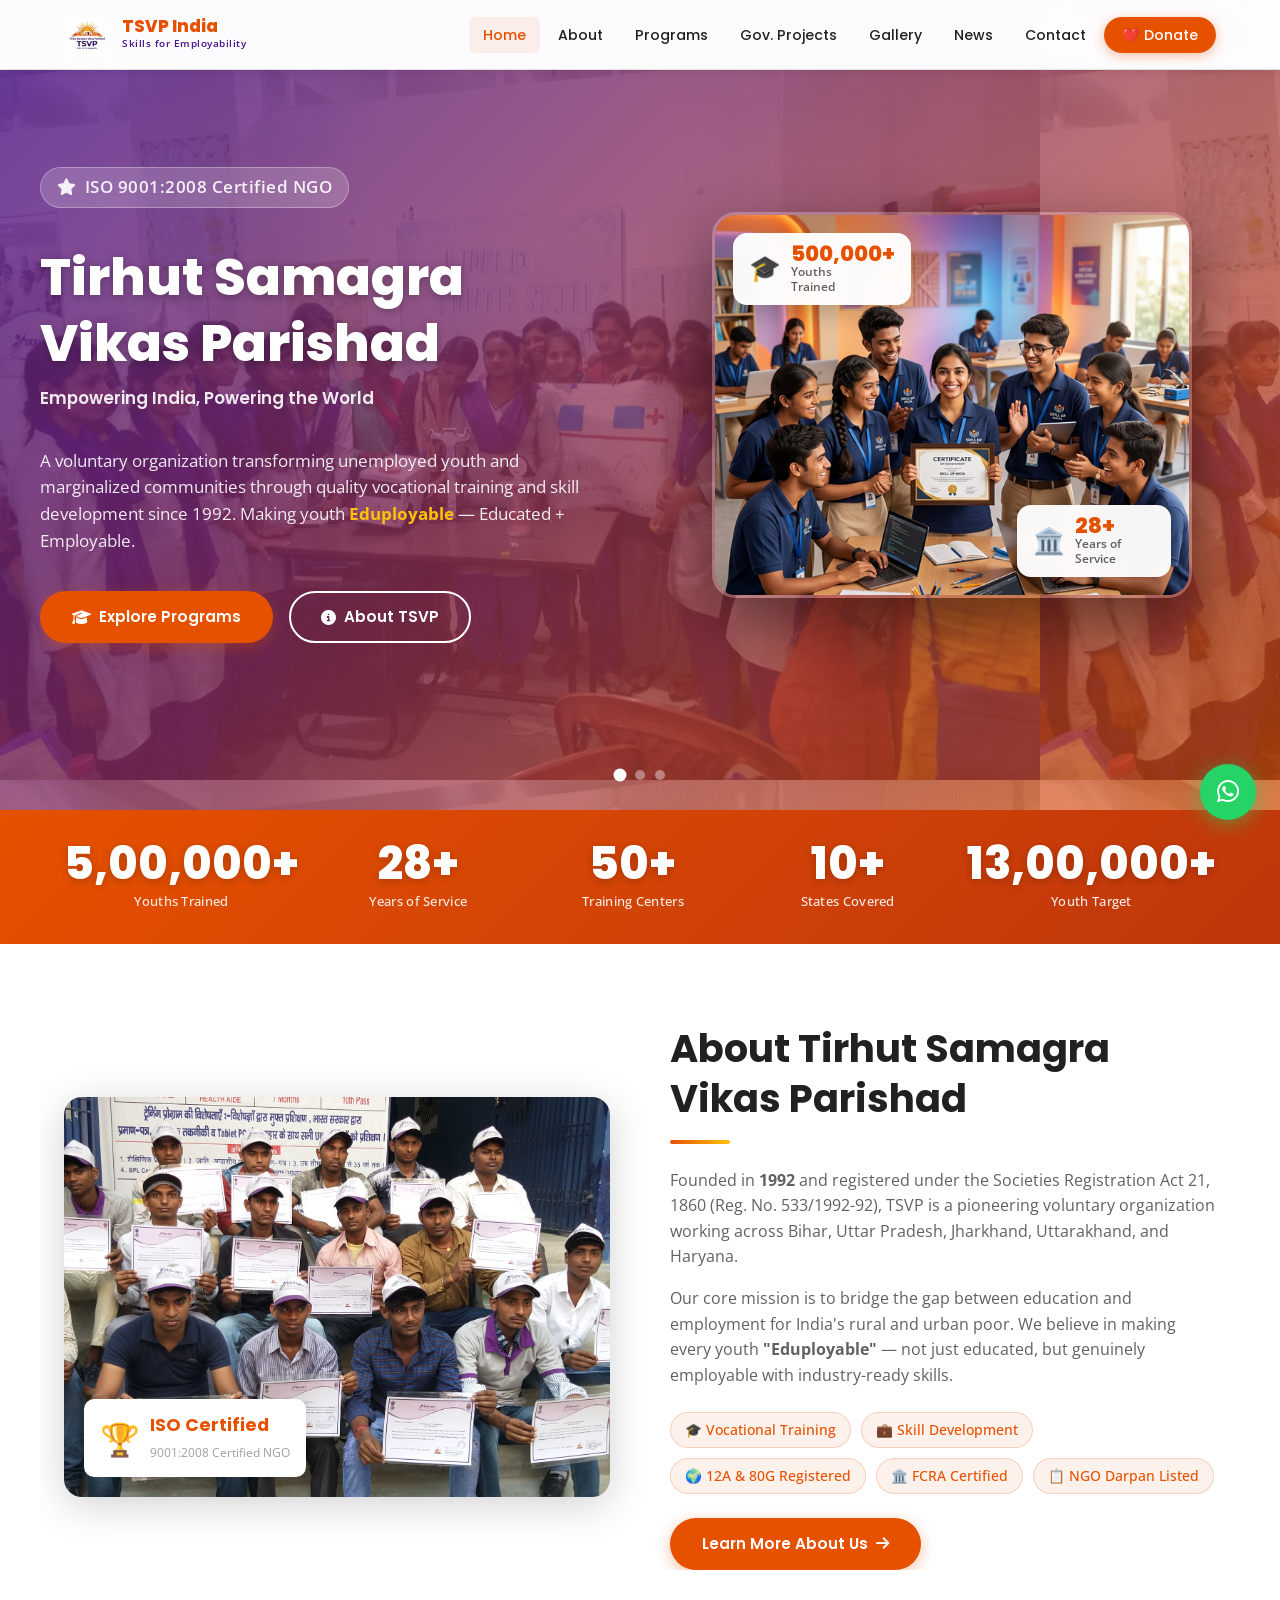
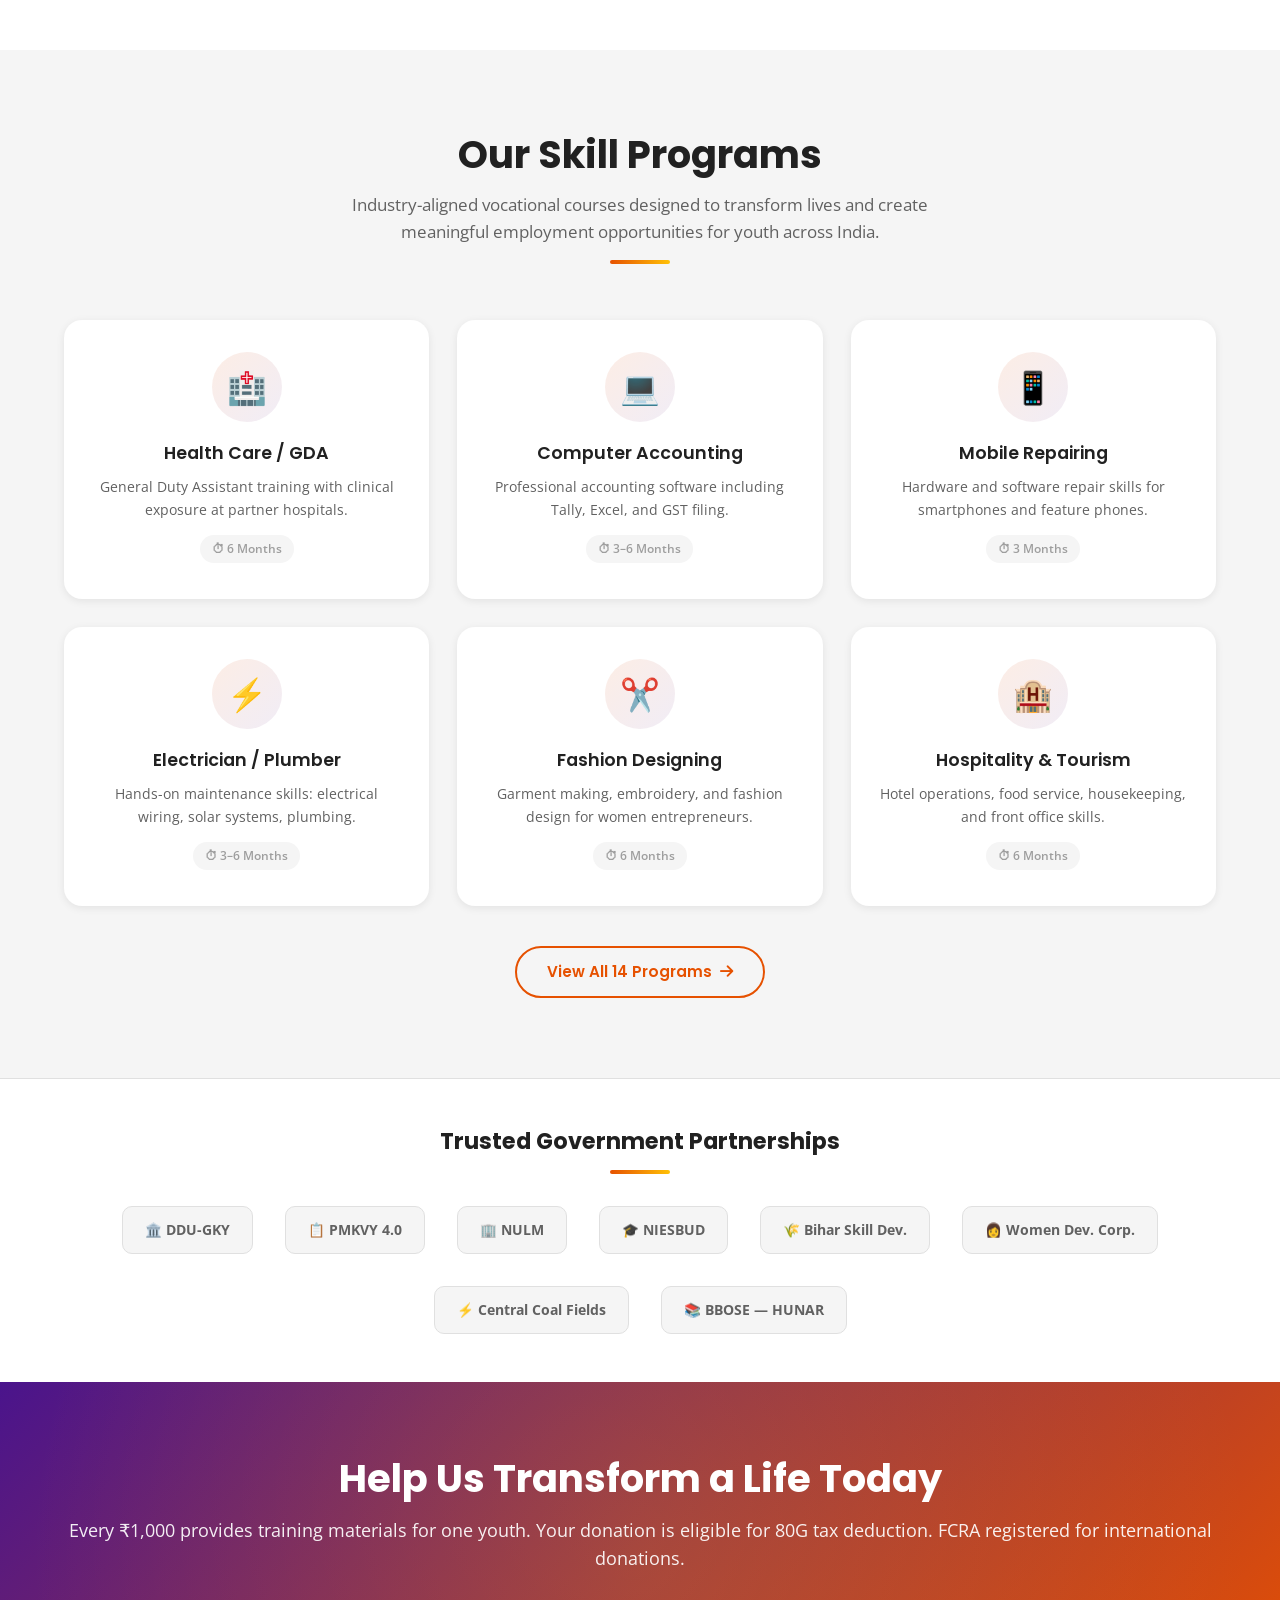
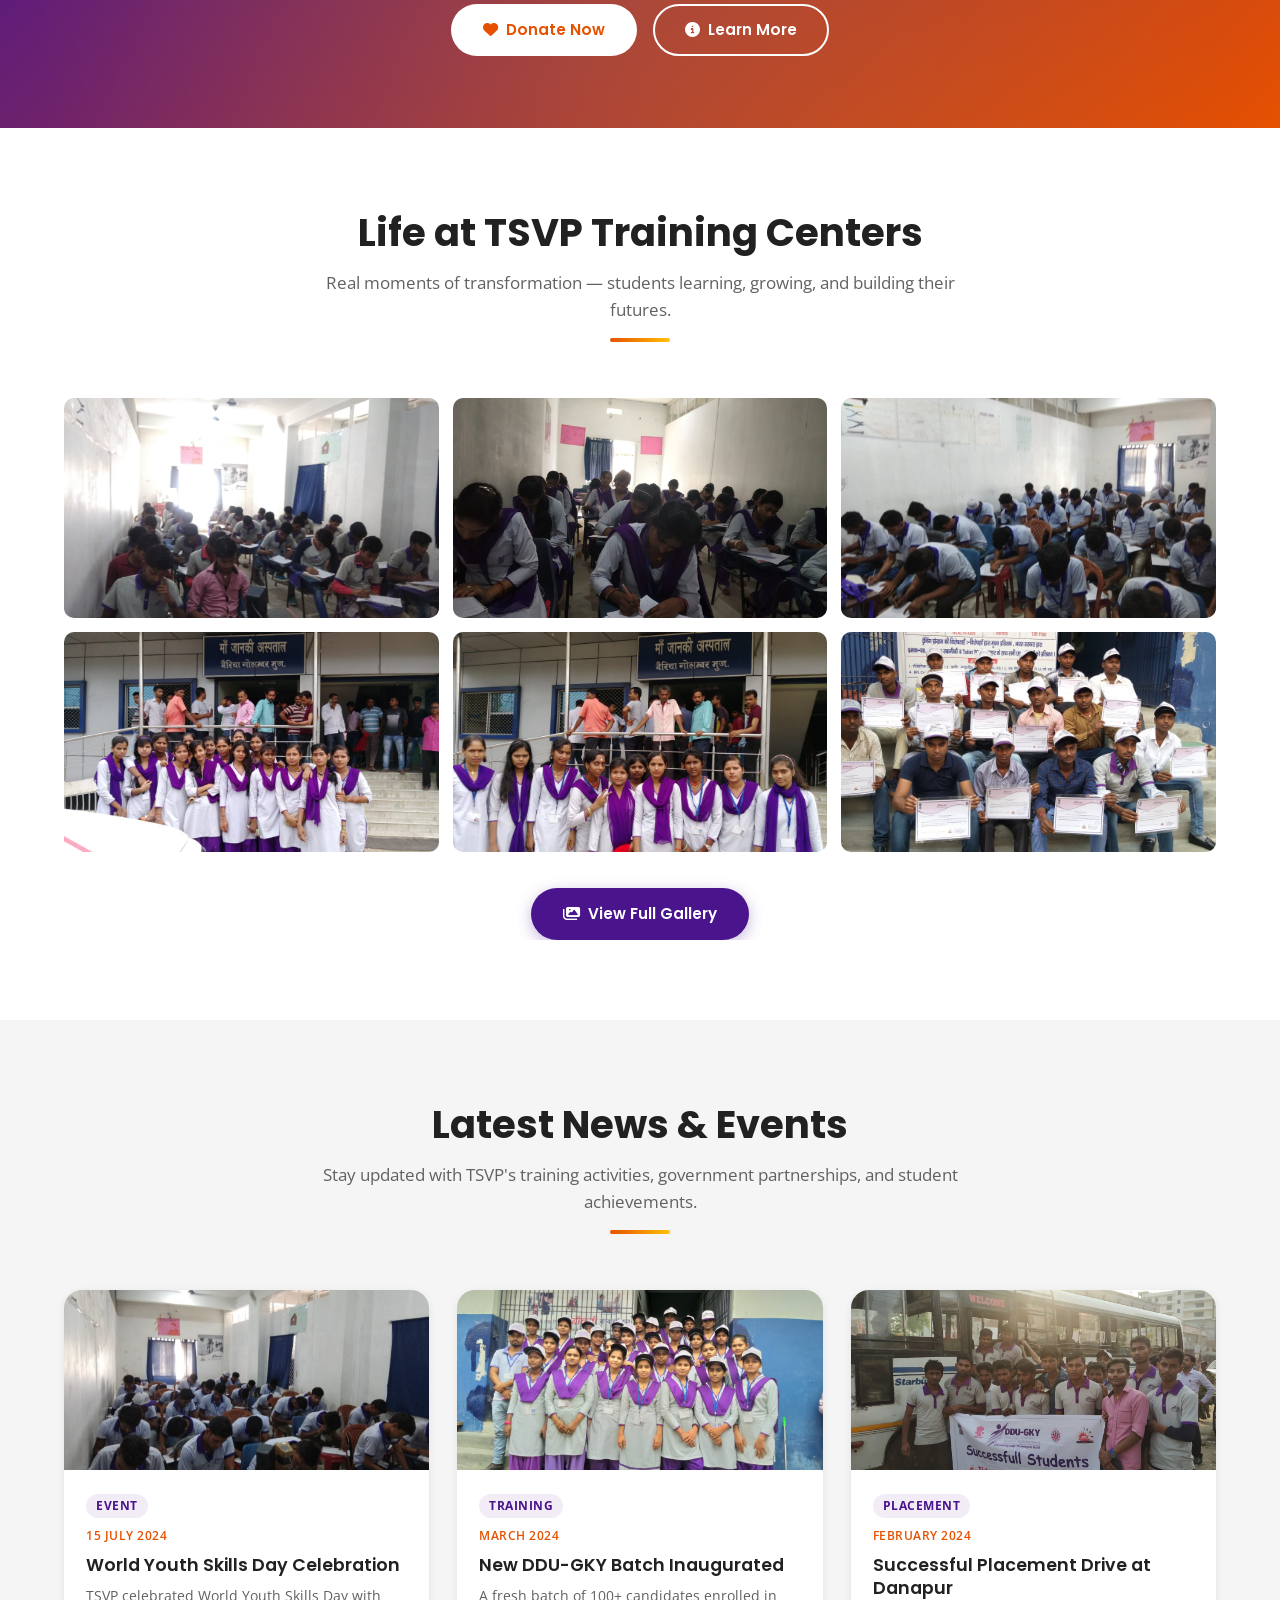
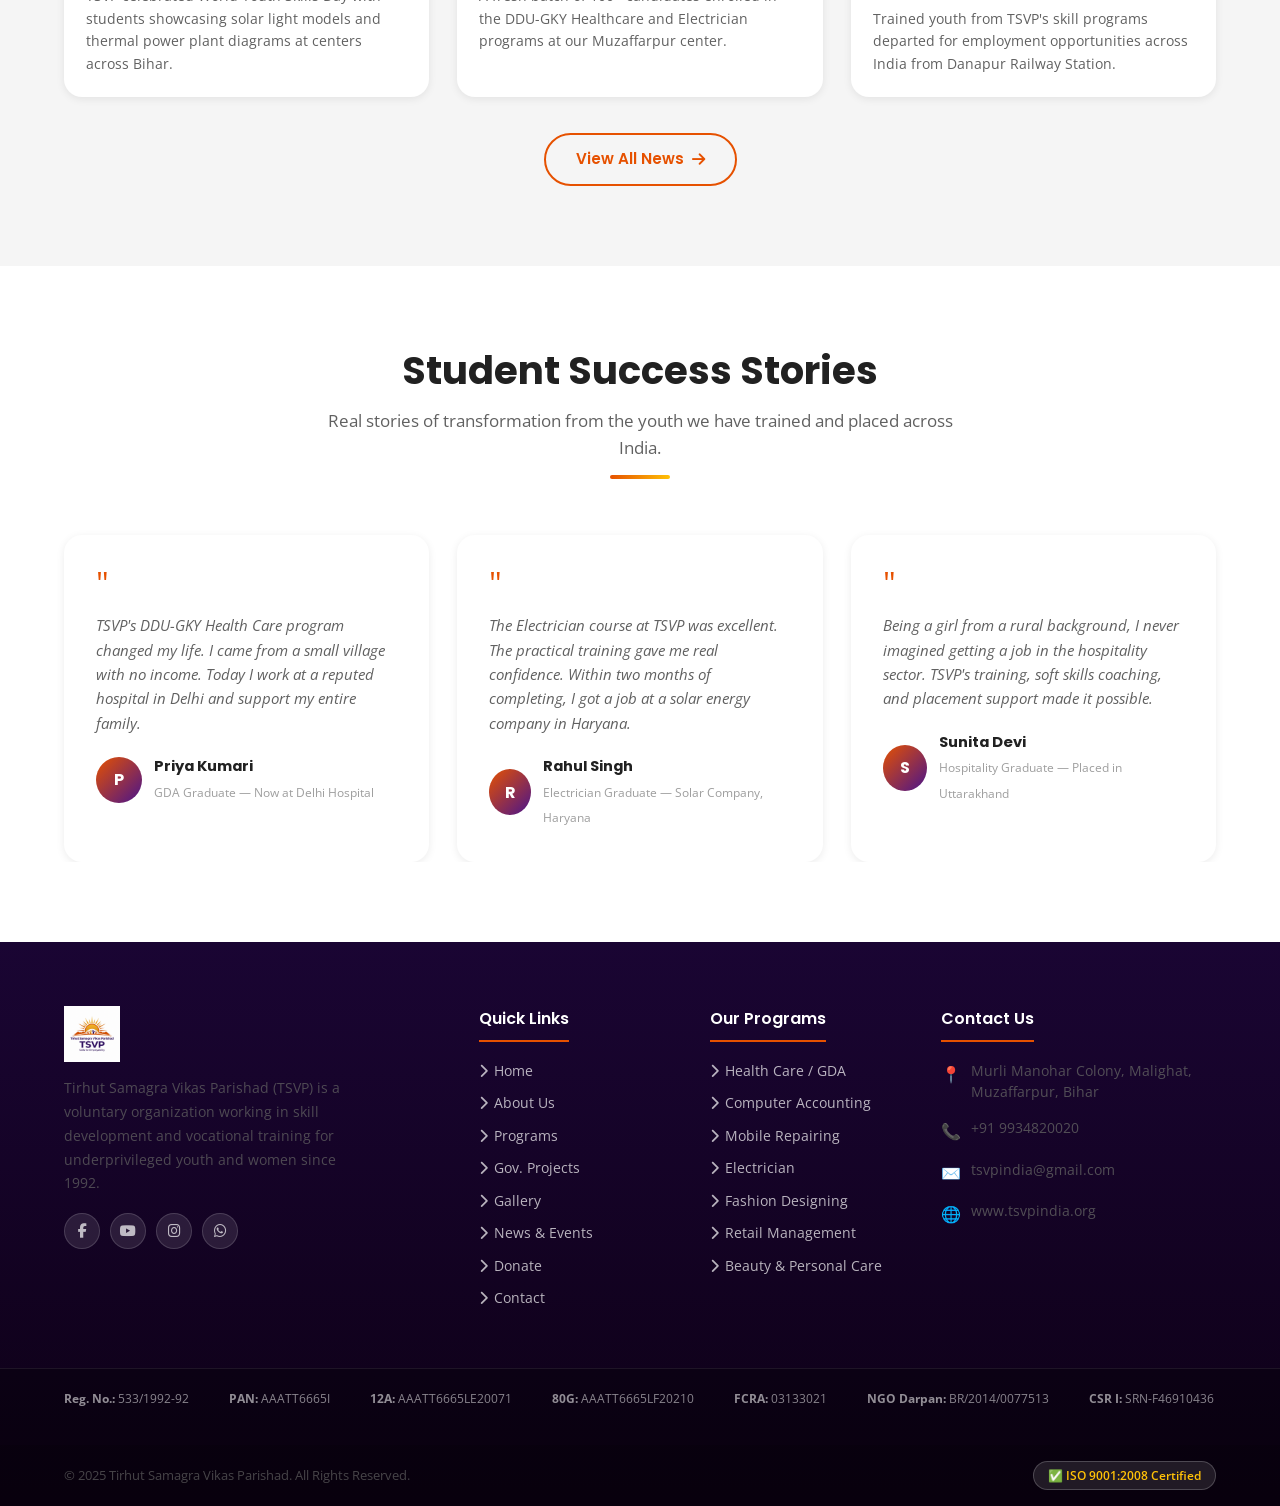
==== commit d349cd90: "Update youth trained statistic to 500,000+" ====
--- a/index.html
+++ b/index.html
@@ -202,7 +202,7 @@
           <div class="hero-badge-tl">
             <span class="badge-icon">🎓</span>
             <div>
-              <div class="badge-num">40,000+</div>
+              <div class="badge-num">500,000+</div>
               <div class="badge-lbl">Youths Trained</div>
             </div>
           </div>
@@ -229,7 +229,7 @@
     <div class="container">
       <div class="stats-grid">
         <div class="stat-item">
-          <span class="stat-num" data-target="40000" data-suffix="+">40,000+</span>
+          <span class="stat-num" data-target="500000" data-suffix="+">500,000+</span>
           <div class="stat-label">Youths Trained</div>
         </div>
         <div class="stat-item">
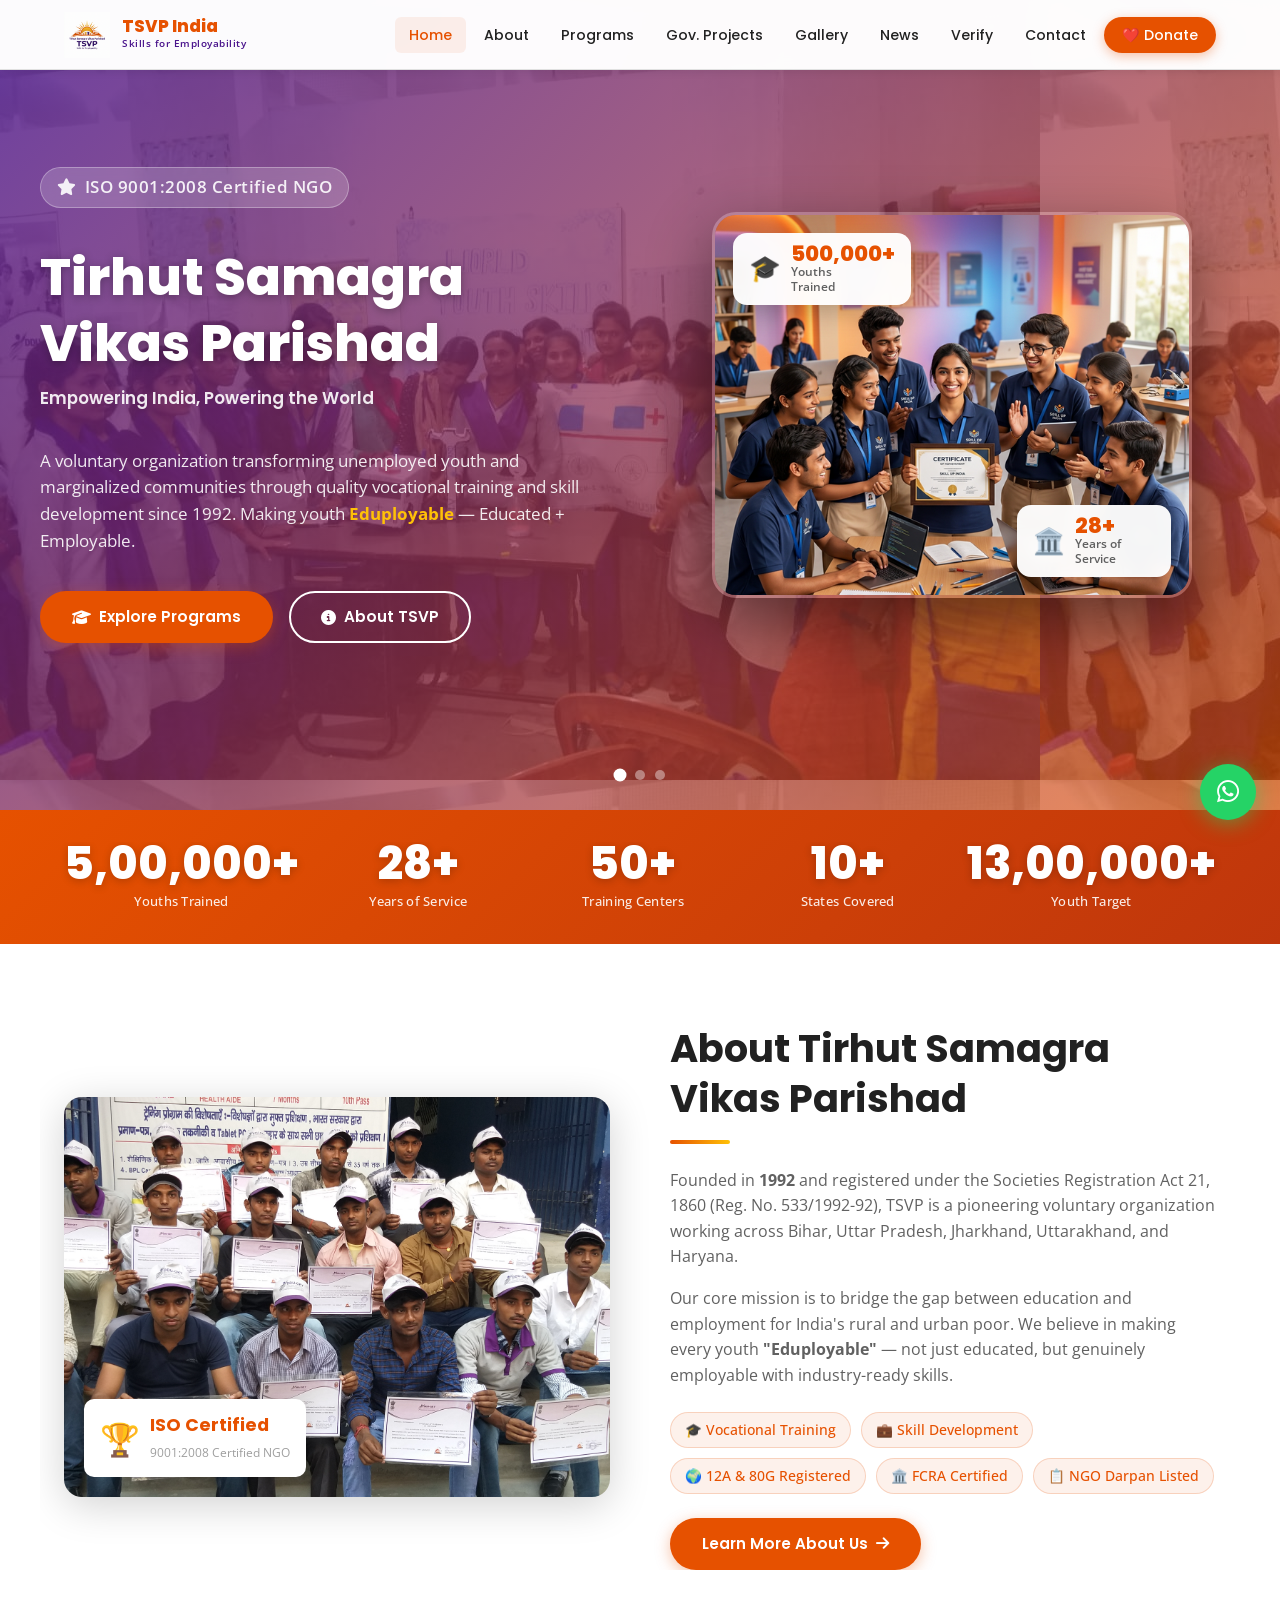
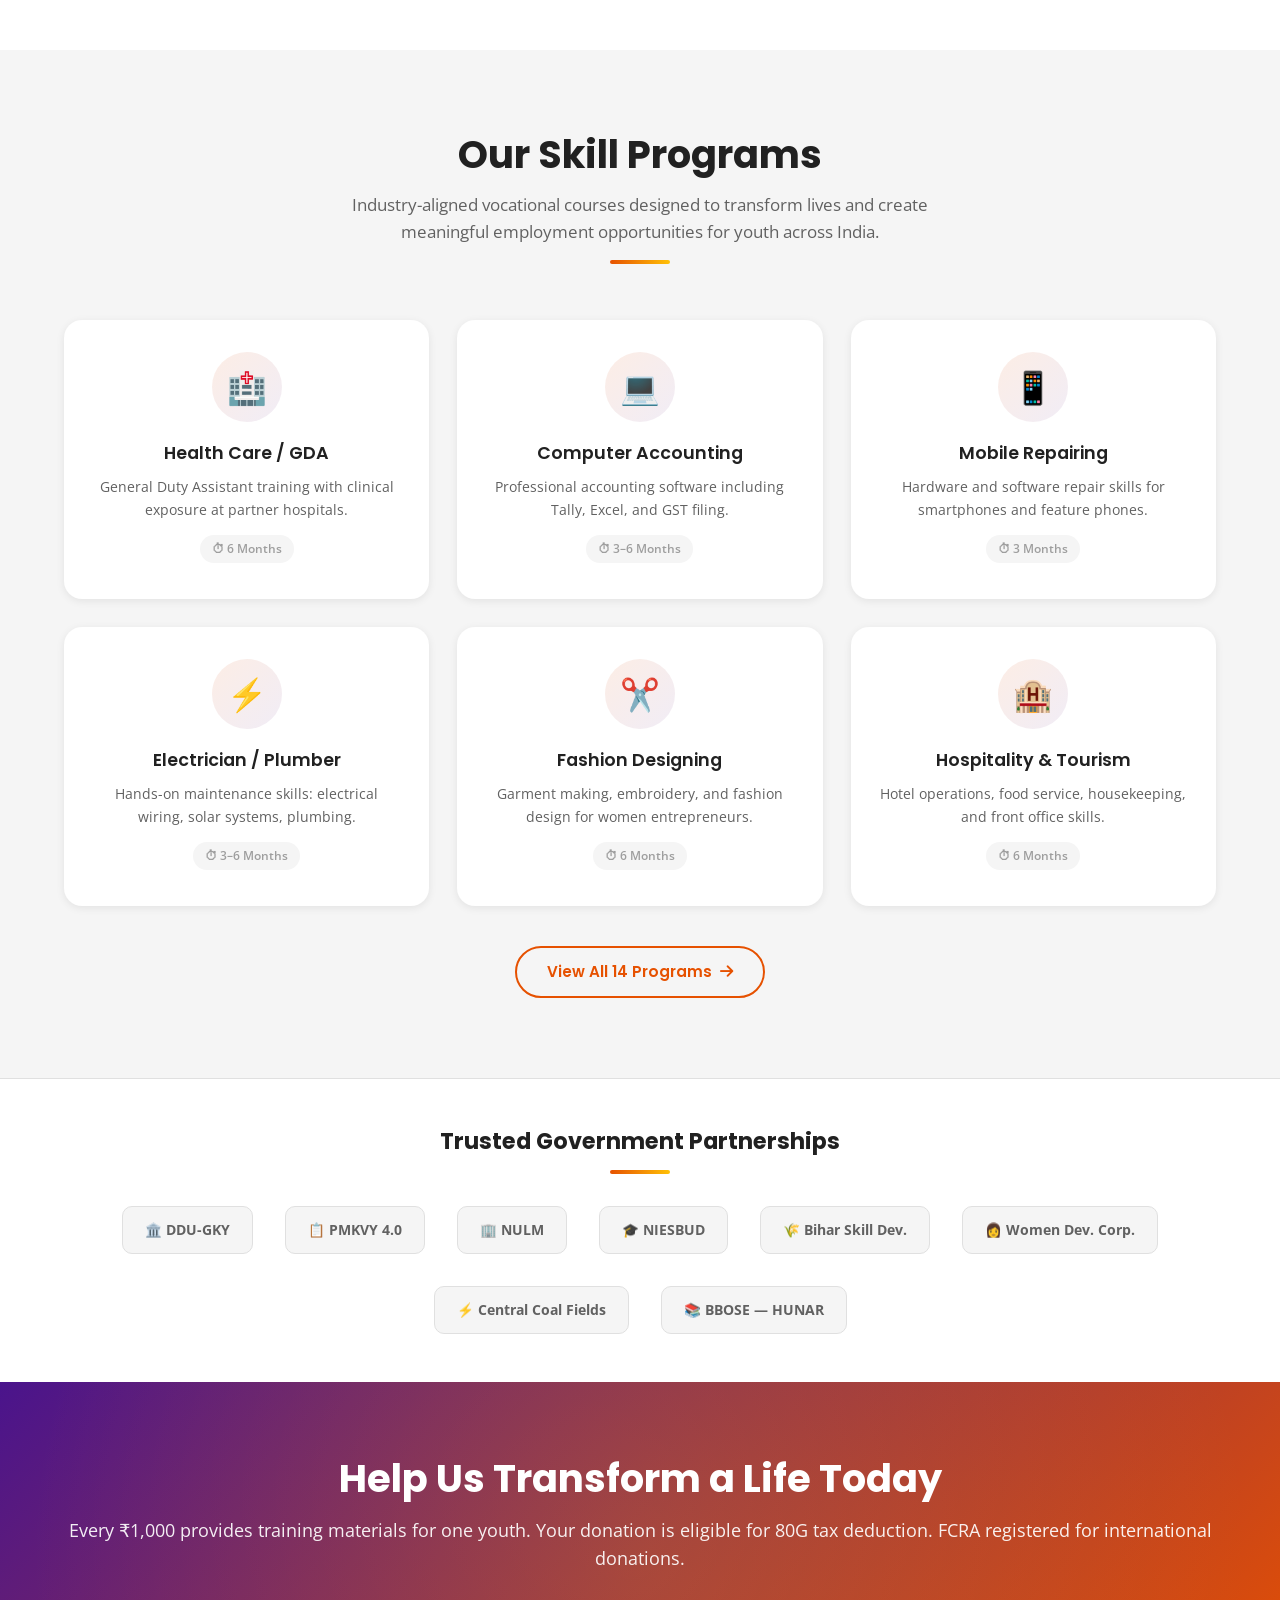
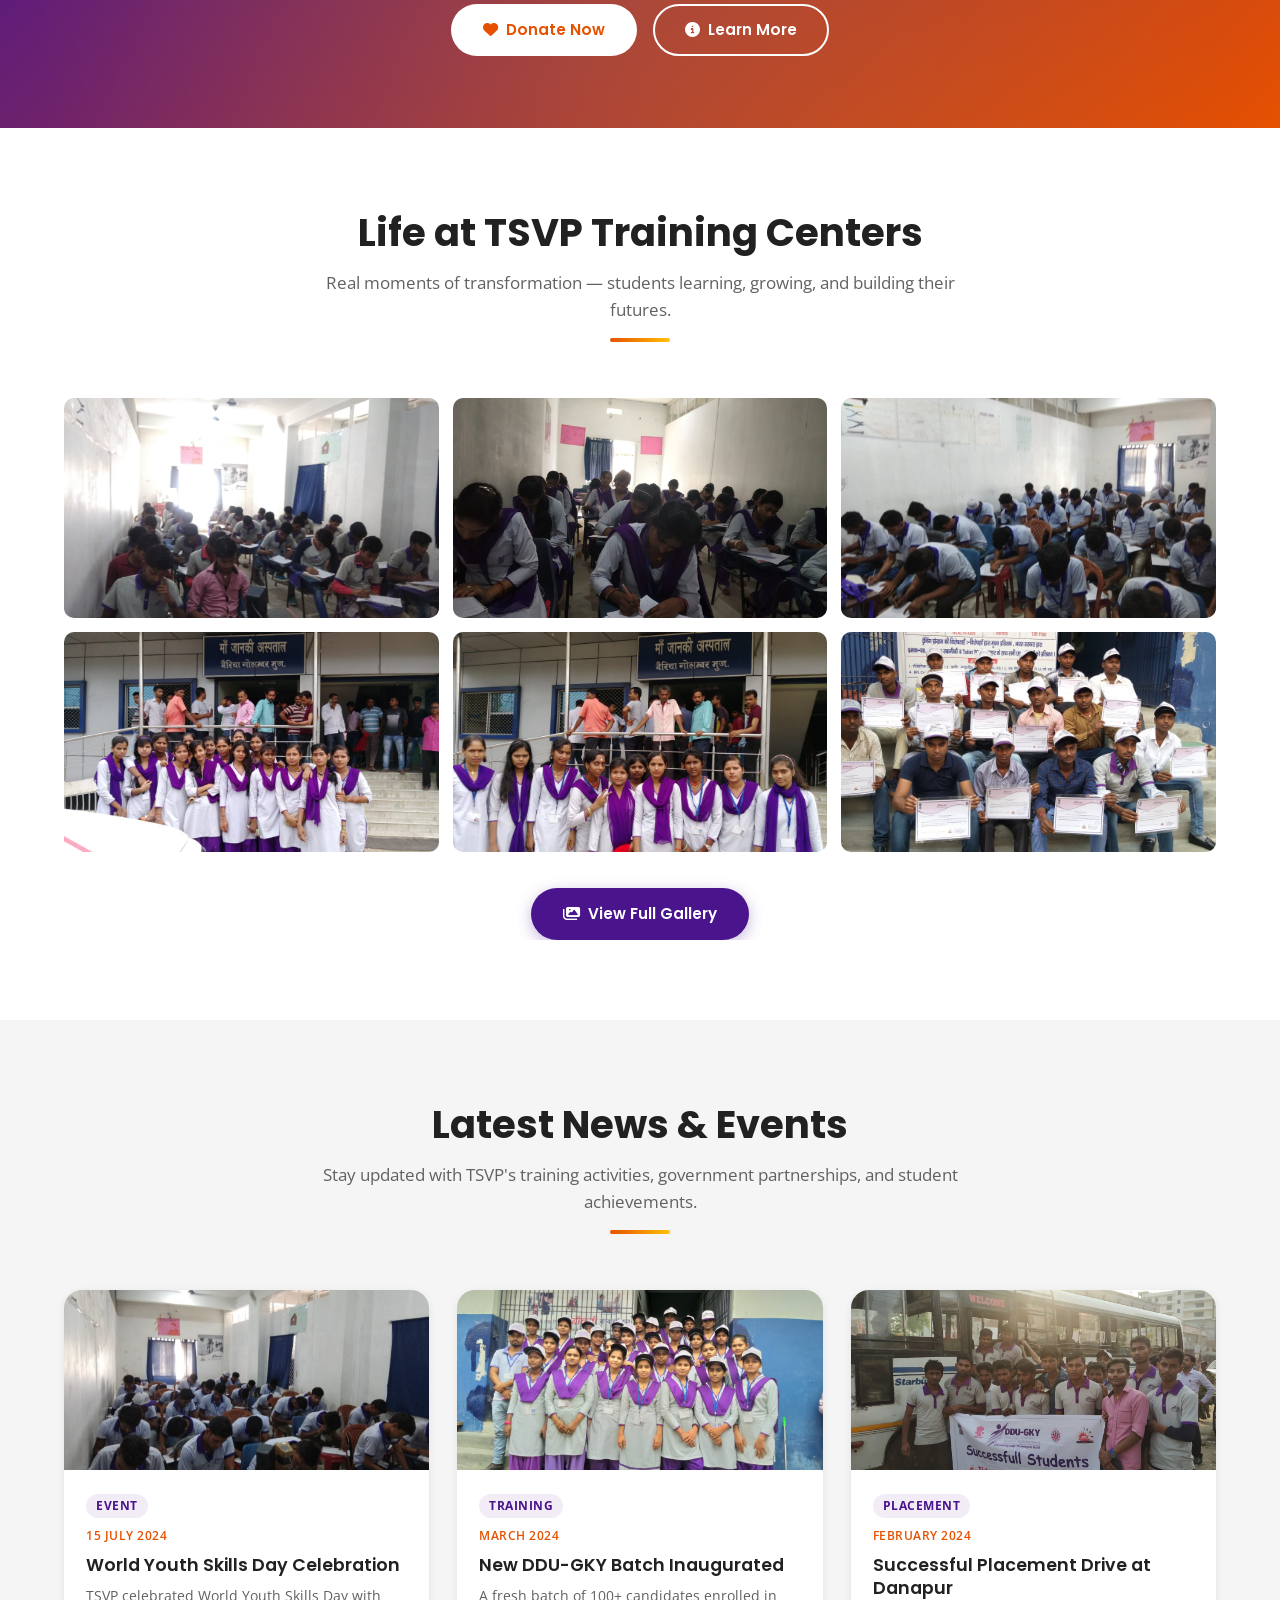
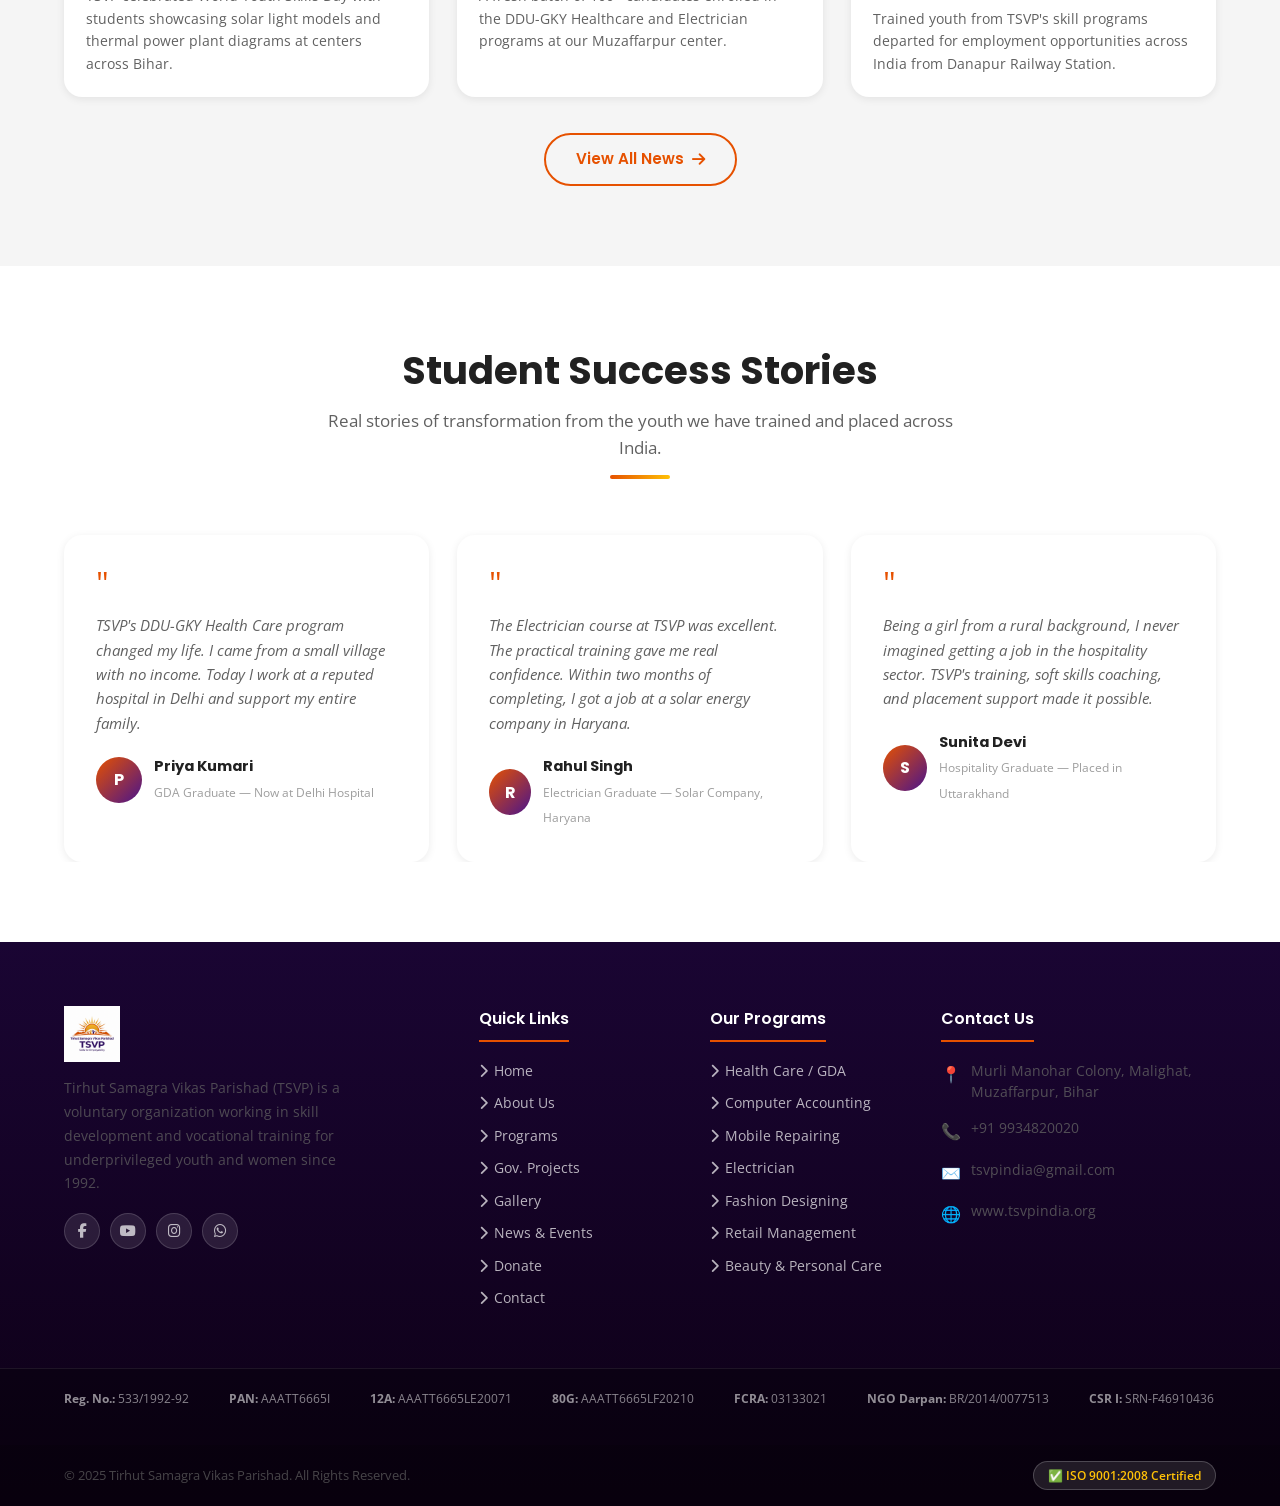
==== commit 0e7a7cd9: "Add Certificate Verification portal and update site-wide navigation" ====
--- a/index.html
+++ b/index.html
@@ -150,6 +150,7 @@
         <li><a href="projects.html">Gov. Projects</a></li>
         <li><a href="gallery.html">Gallery</a></li>
         <li><a href="news.html">News</a></li>
+        <li><a href="verify.html">Verify</a></li>
         <li><a href="contact.html">Contact</a></li>
         <li><a href="donate.html" class="navbar-donate-btn">❤️ Donate</a></li>
       </ul>
@@ -167,6 +168,7 @@
     <a href="projects.html">🏛️ Gov. Projects</a>
     <a href="gallery.html">🖼️ Gallery</a>
     <a href="news.html">📰 News & Events</a>
+    <a href="verify.html">✅ Verify Certificate</a>
     <a href="contact.html">📞 Contact</a>
     <a href="donate.html">❤️ Donate Now</a>
   </nav>
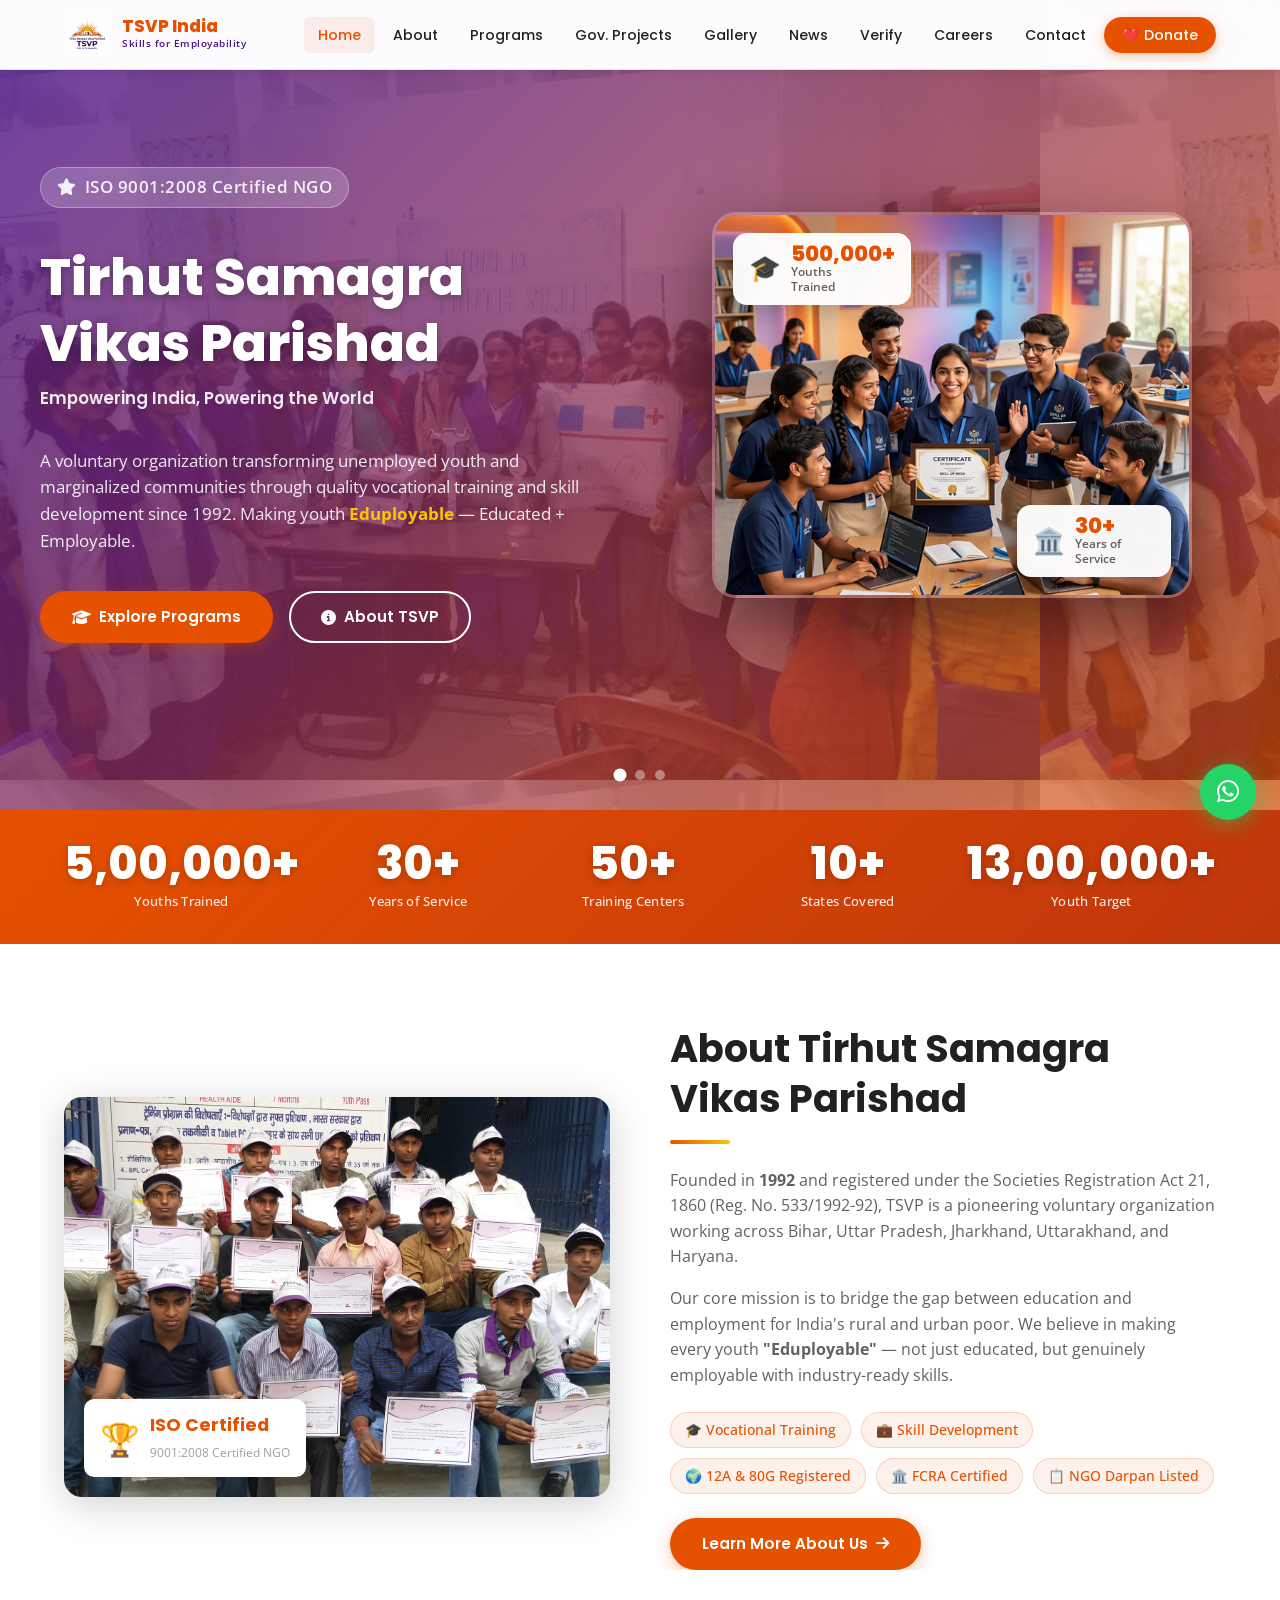
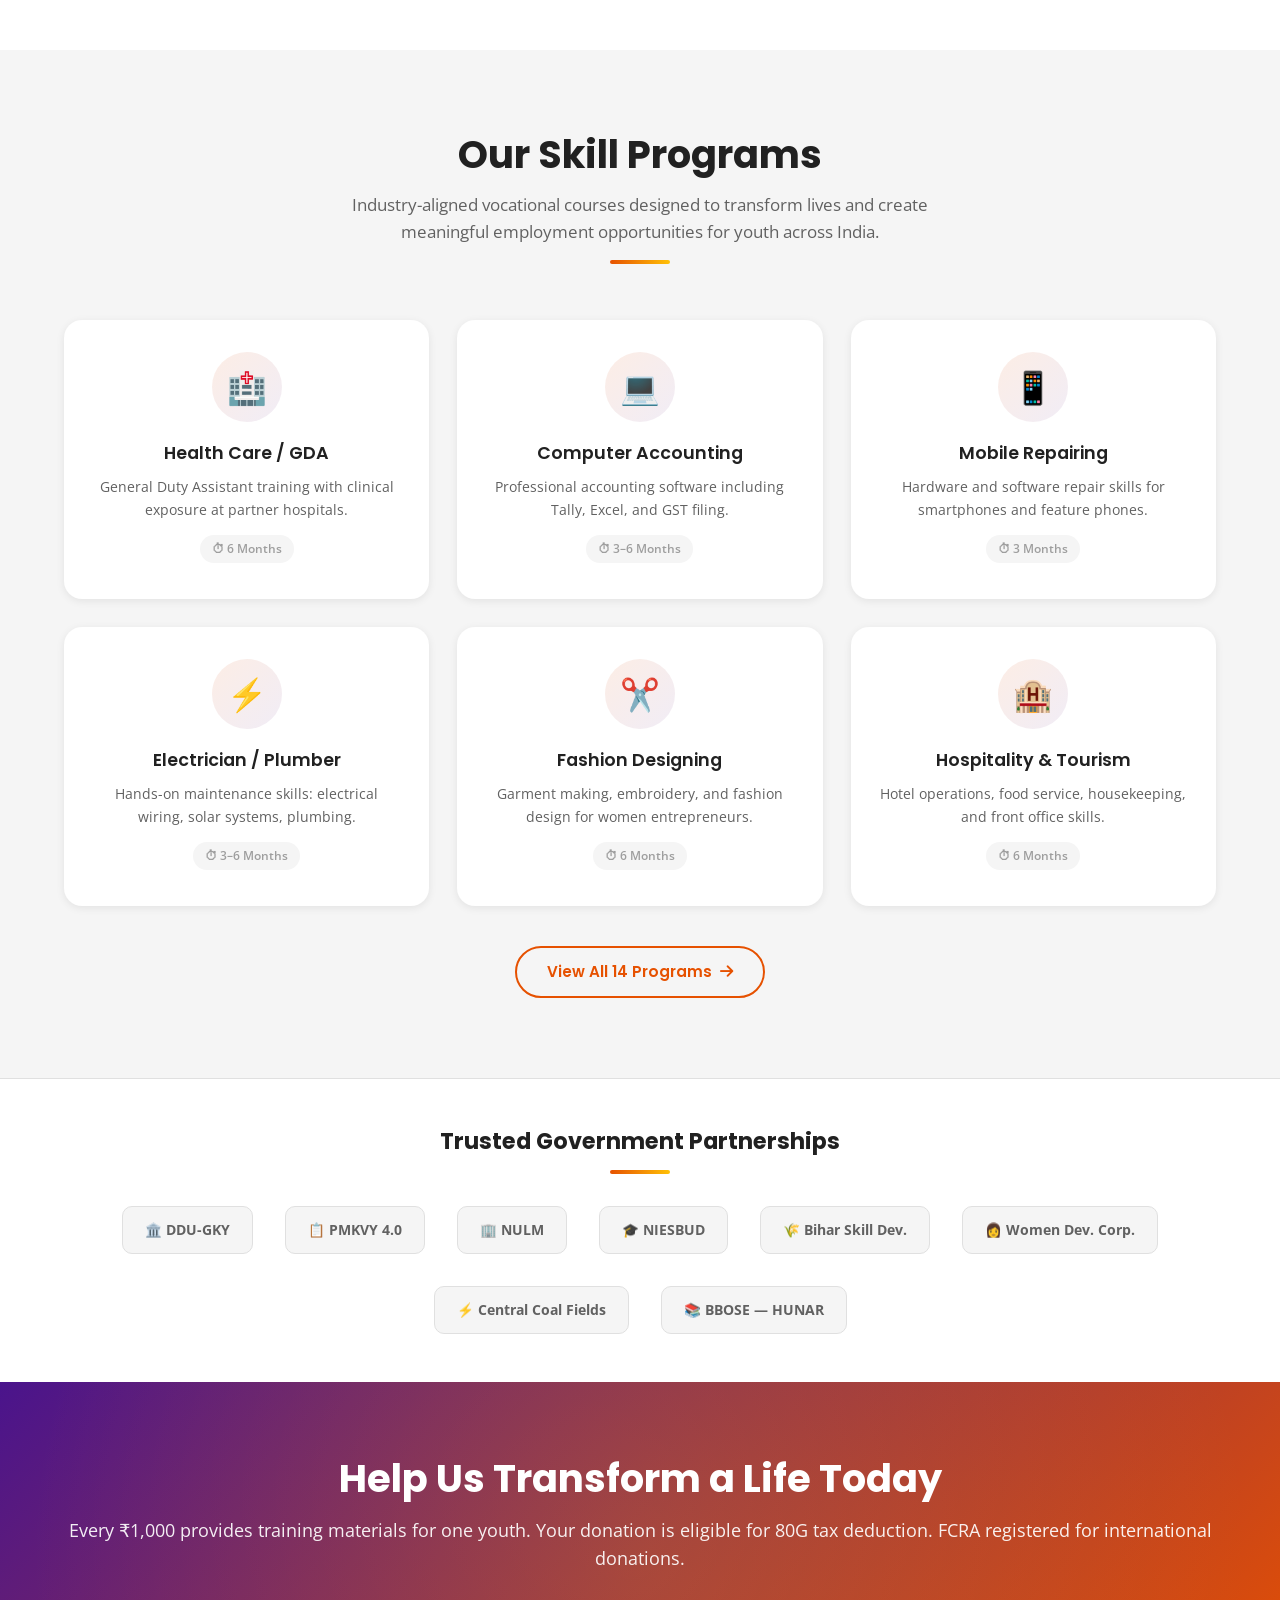
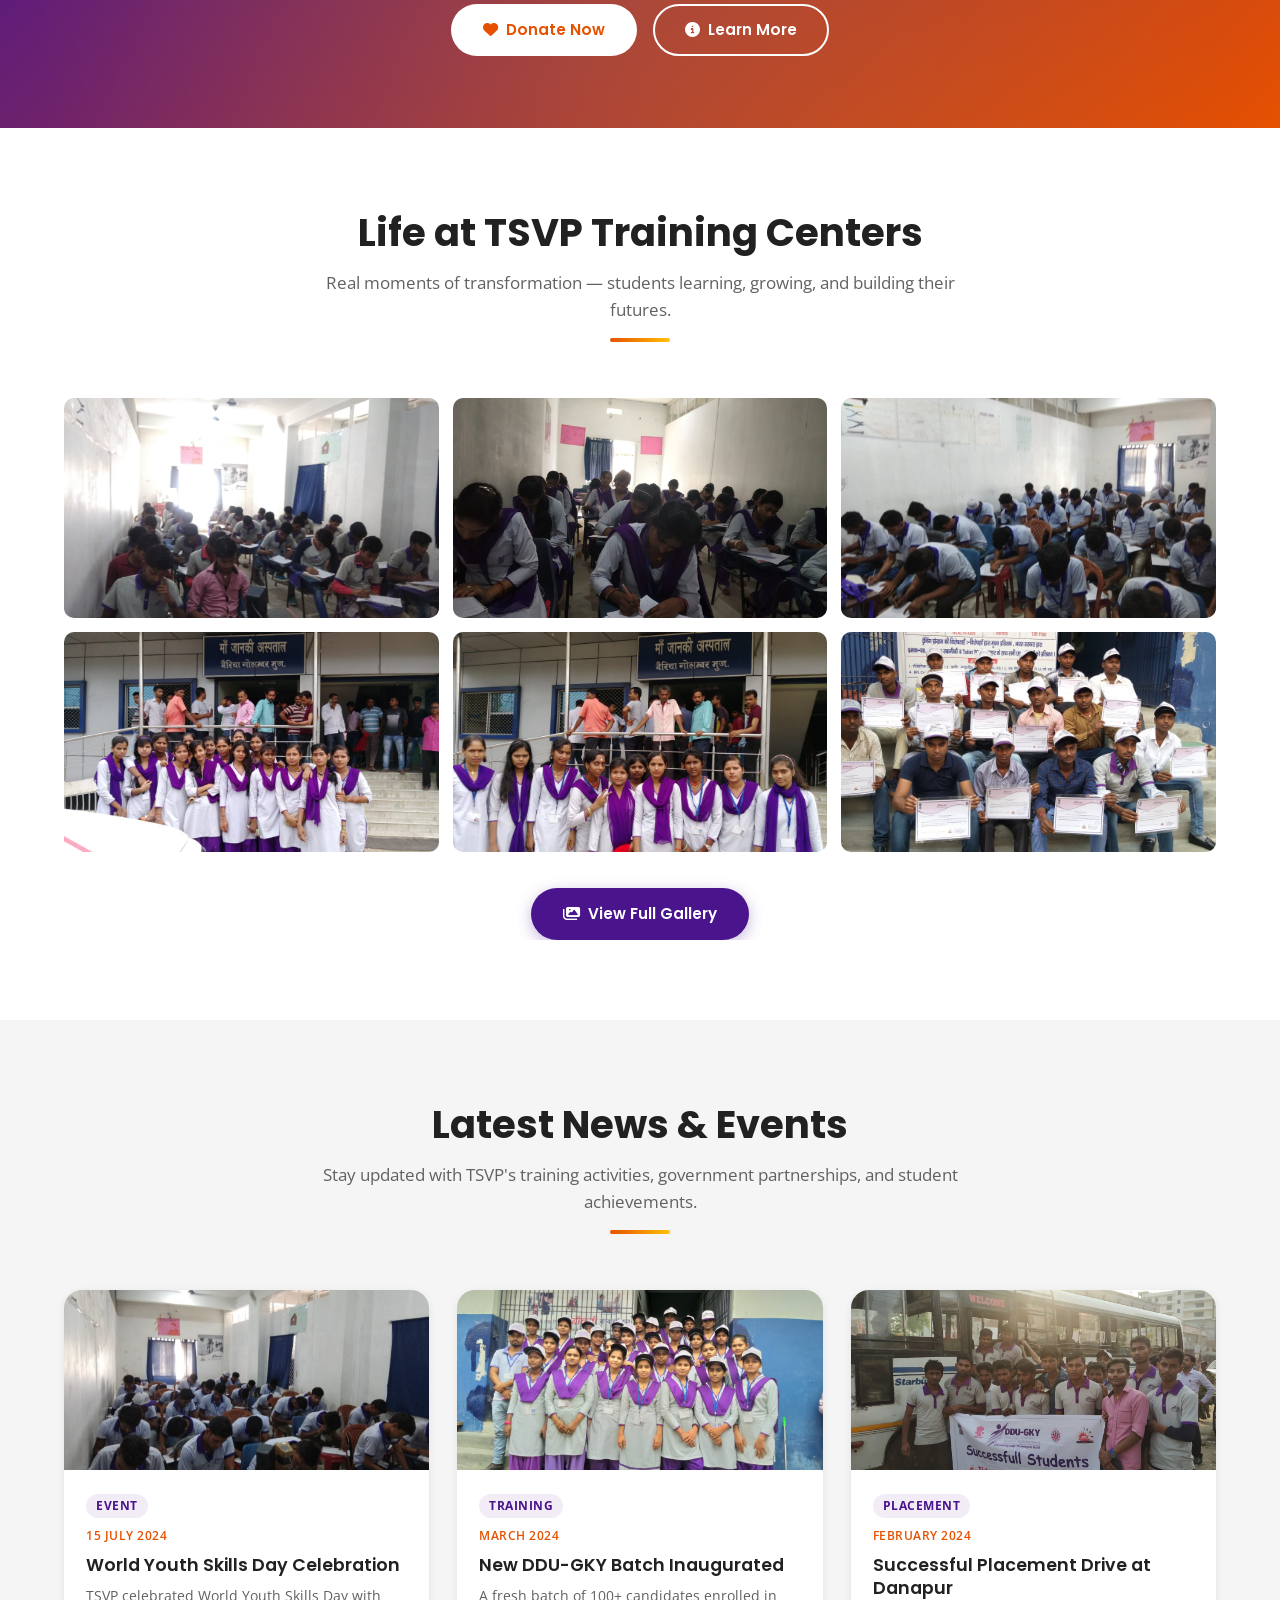
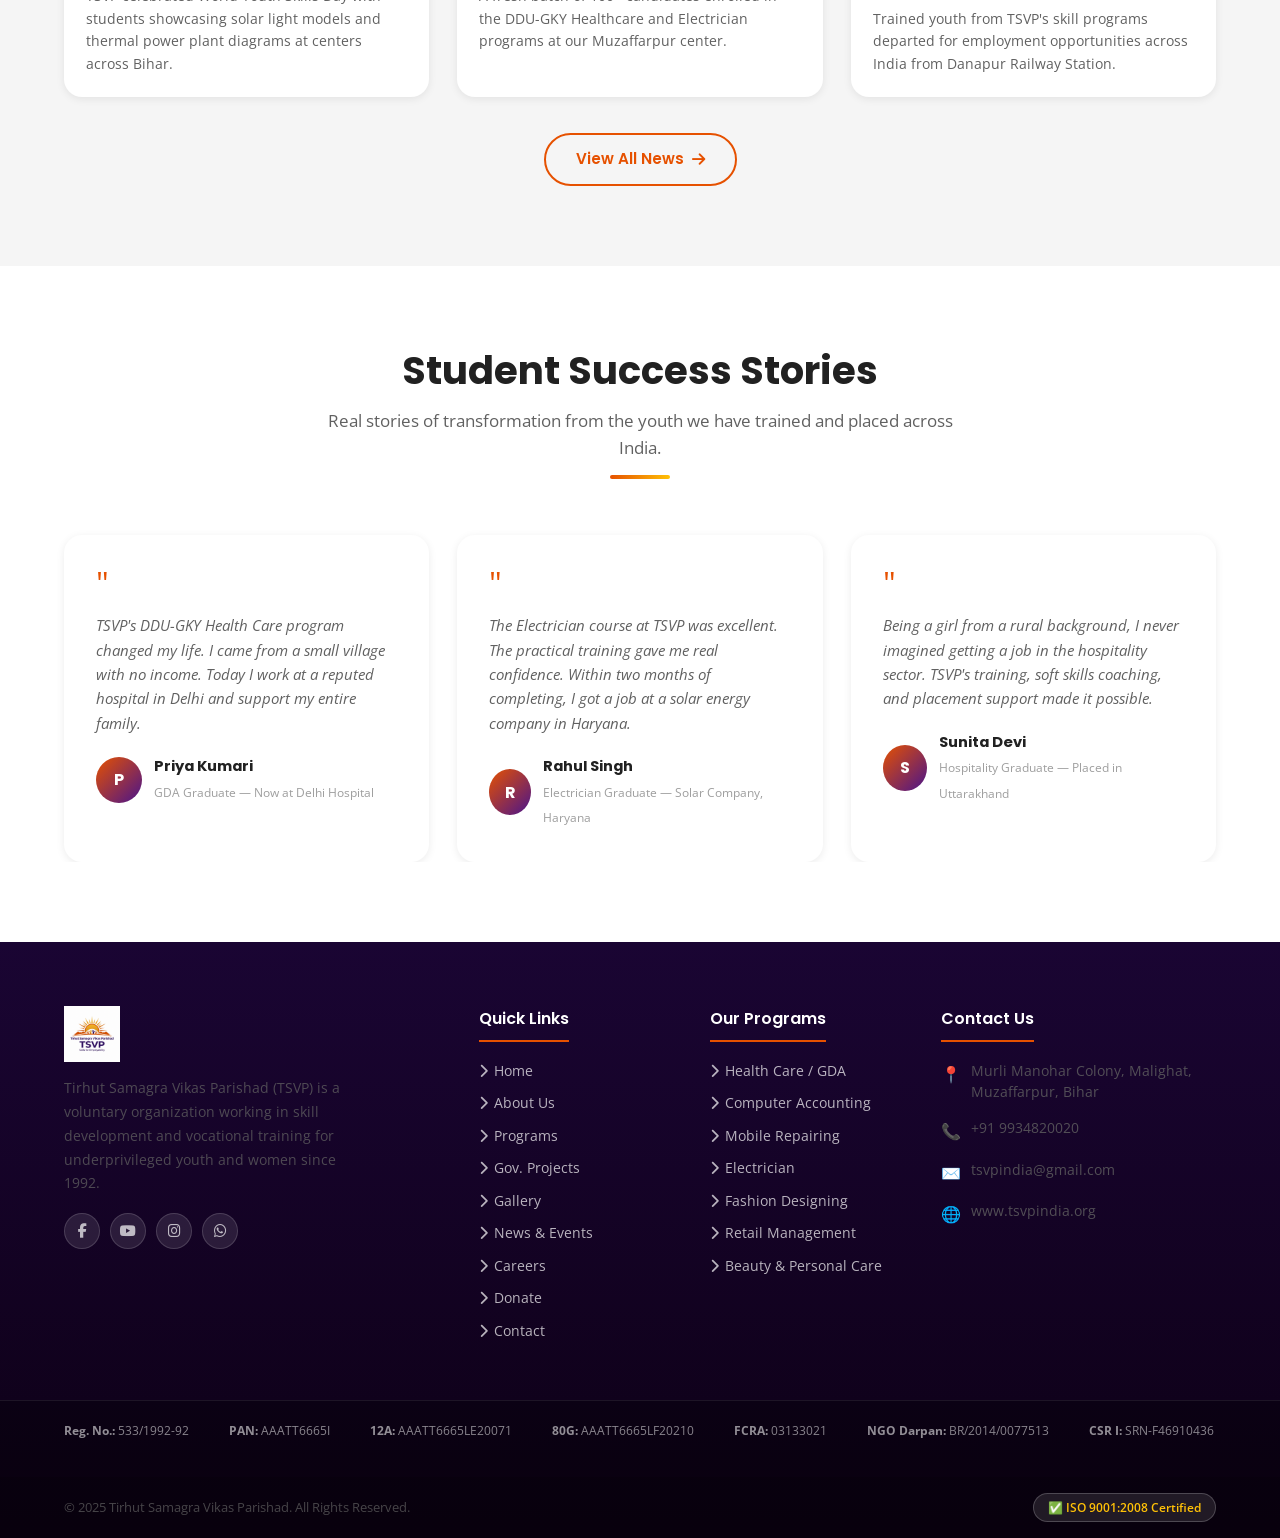
==== commit 0c68f9da: "Site-wide updates: increased years of service, updated CEO/COO roles, and added Careers page" ====
--- a/index.html
+++ b/index.html
@@ -151,6 +151,7 @@
         <li><a href="gallery.html">Gallery</a></li>
         <li><a href="news.html">News</a></li>
         <li><a href="verify.html">Verify</a></li>
+        <li><a href="careers.html">Careers</a></li>
         <li><a href="contact.html">Contact</a></li>
         <li><a href="donate.html" class="navbar-donate-btn">❤️ Donate</a></li>
       </ul>
@@ -168,8 +169,9 @@
     <a href="projects.html">🏛️ Gov. Projects</a>
     <a href="gallery.html">🖼️ Gallery</a>
     <a href="news.html">📰 News & Events</a>
-    <a href="verify.html">✅ Verify Certificate</a>
-    <a href="contact.html">📞 Contact</a>
+    <li><a href="verify.html">✅ Verify Certificate</a></li>
+    <li><a href="careers.html">💼 Careers</a></li>
+    <li><a href="contact.html">📞 Contact</a></li>
     <a href="donate.html">❤️ Donate Now</a>
   </nav>
 
@@ -212,7 +214,7 @@
           <div class="hero-badge-br">
             <span class="badge-icon">🏛️</span>
             <div>
-              <div class="badge-num">28+</div>
+              <div class="badge-num">30+</div>
               <div class="badge-lbl">Years of Service</div>
             </div>
           </div>
@@ -235,7 +237,7 @@
           <div class="stat-label">Youths Trained</div>
         </div>
         <div class="stat-item">
-          <span class="stat-num" data-target="28" data-suffix="+">28+</span>
+          <span class="stat-num" data-target="30" data-suffix="+">30+</span>
           <div class="stat-label">Years of Service</div>
         </div>
         <div class="stat-item">
@@ -560,6 +562,7 @@
             <li><a href="projects.html"><i class="fas fa-chevron-right"></i> Gov. Projects</a></li>
             <li><a href="gallery.html"><i class="fas fa-chevron-right"></i> Gallery</a></li>
             <li><a href="news.html"><i class="fas fa-chevron-right"></i> News &amp; Events</a></li>
+            <li><a href="careers.html"><i class="fas fa-chevron-right"></i> Careers</a></li>
             <li><a href="donate.html"><i class="fas fa-chevron-right"></i> Donate</a></li>
             <li><a href="contact.html"><i class="fas fa-chevron-right"></i> Contact</a></li>
           </ul>
